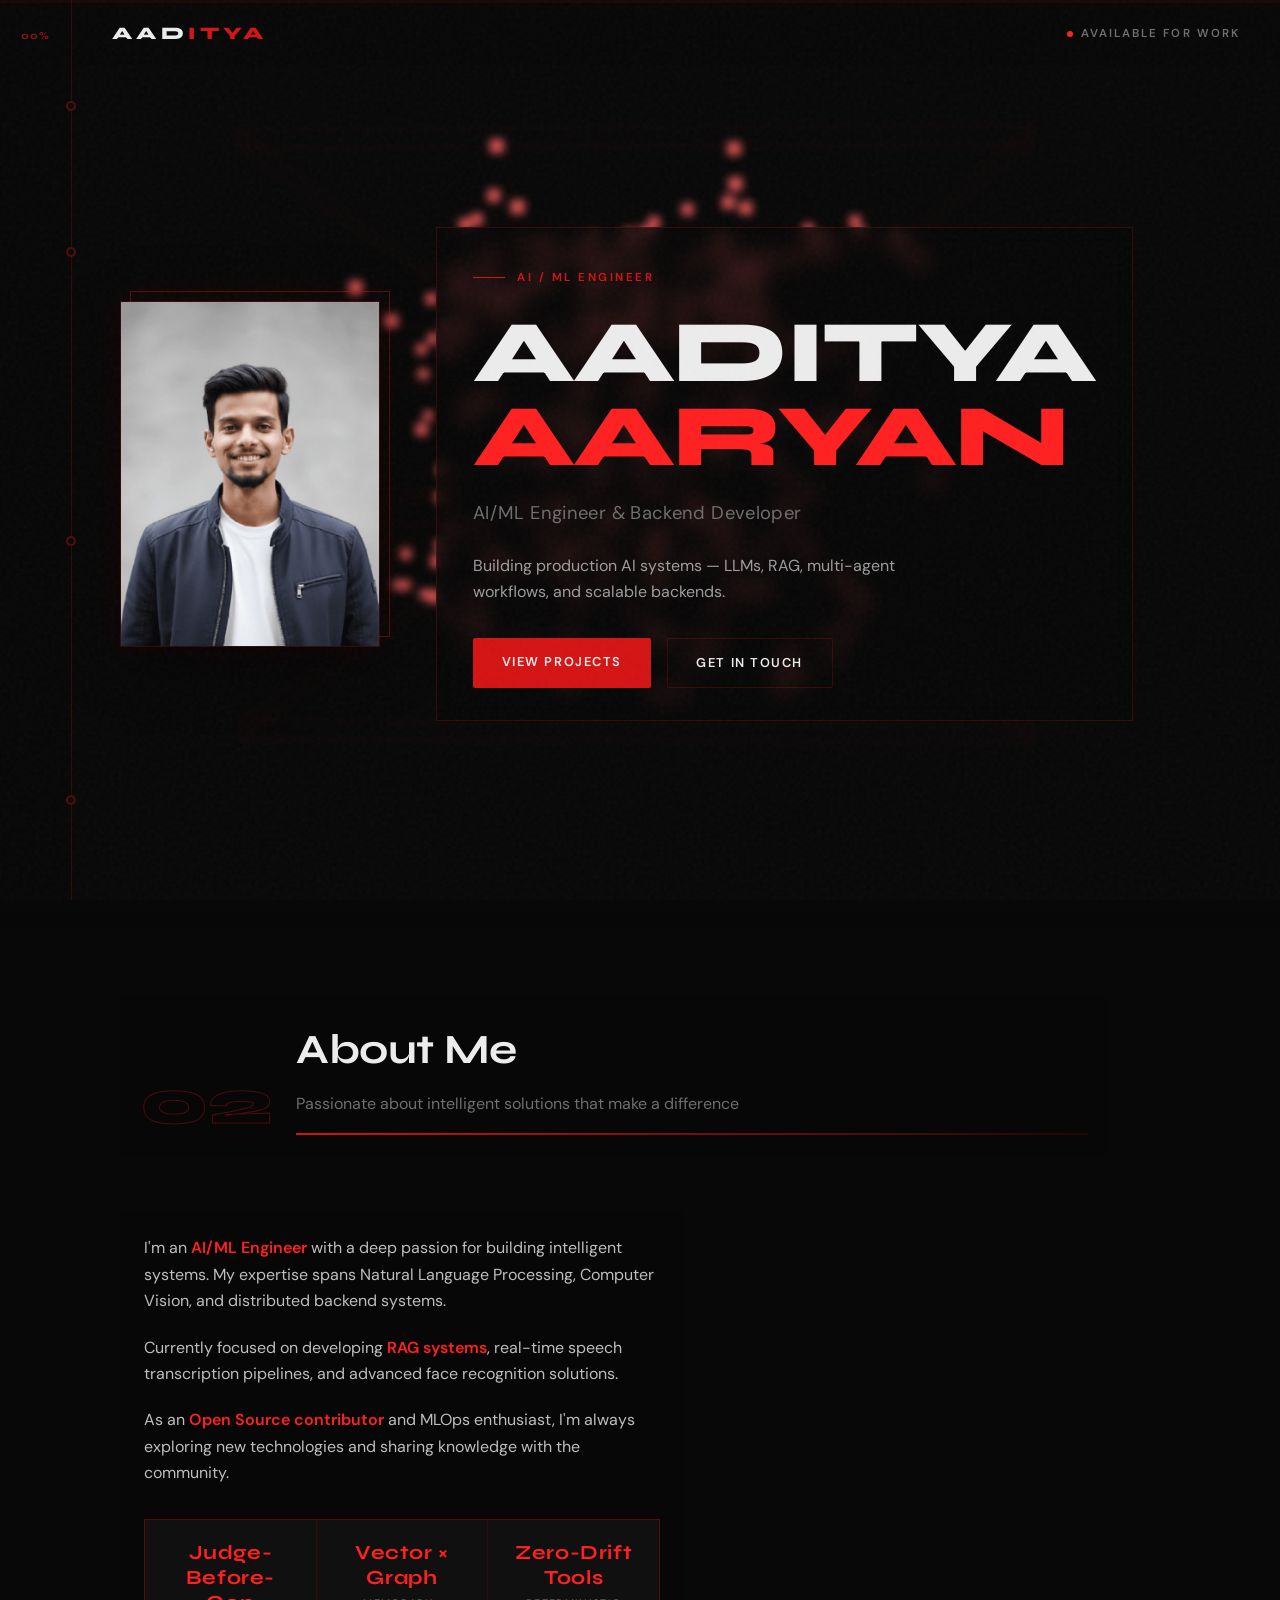
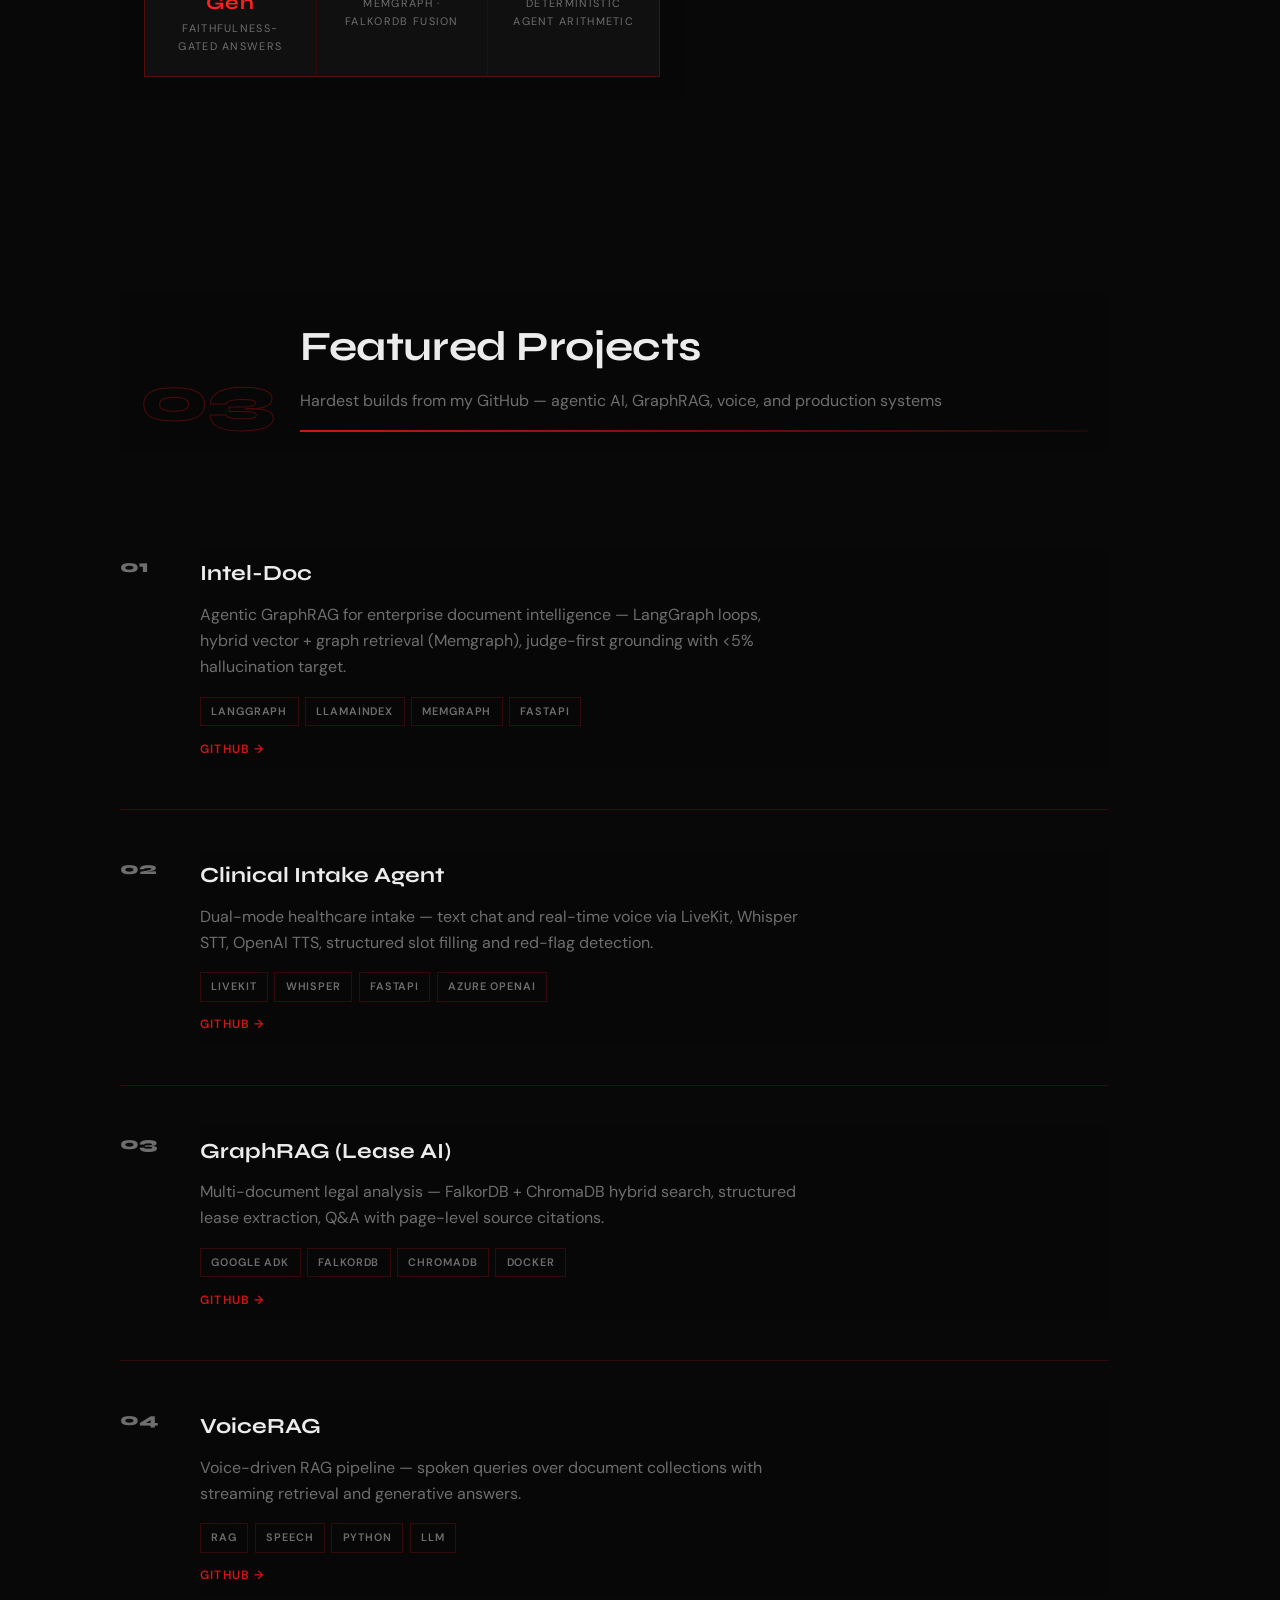
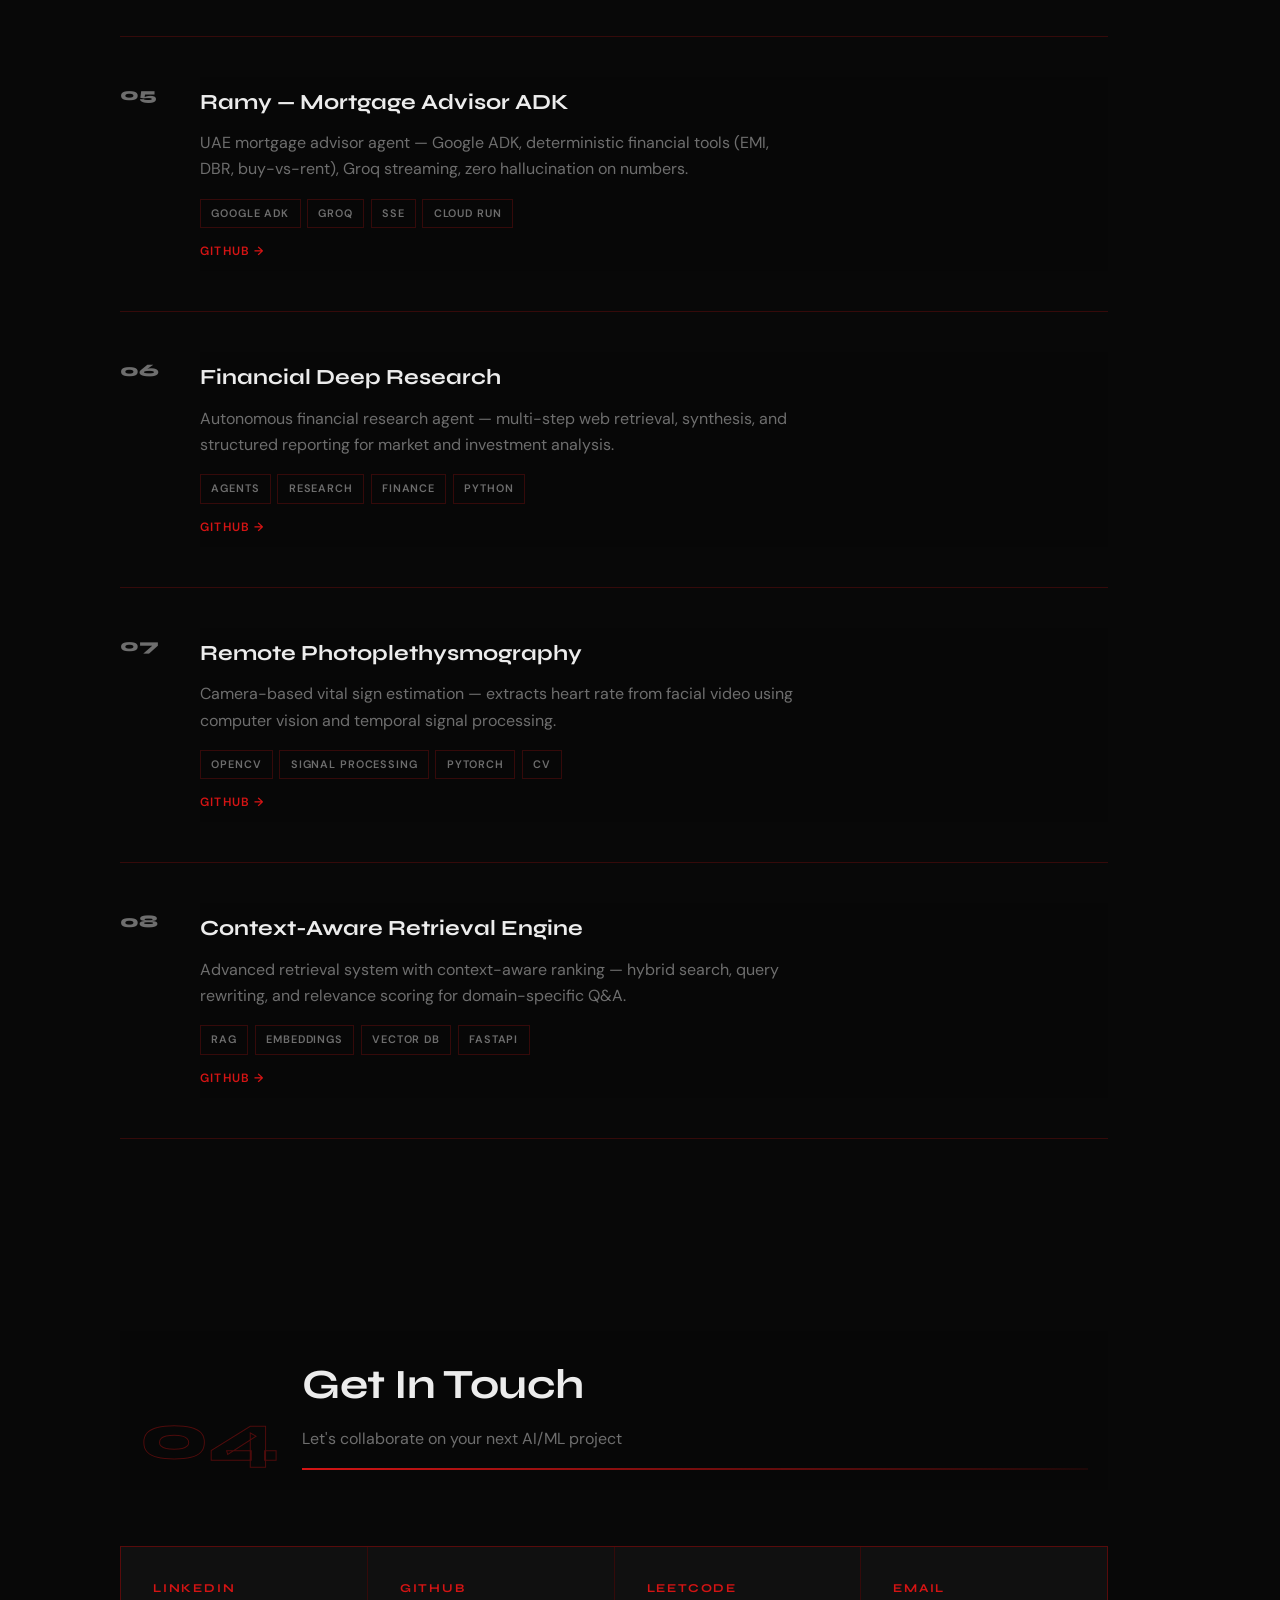
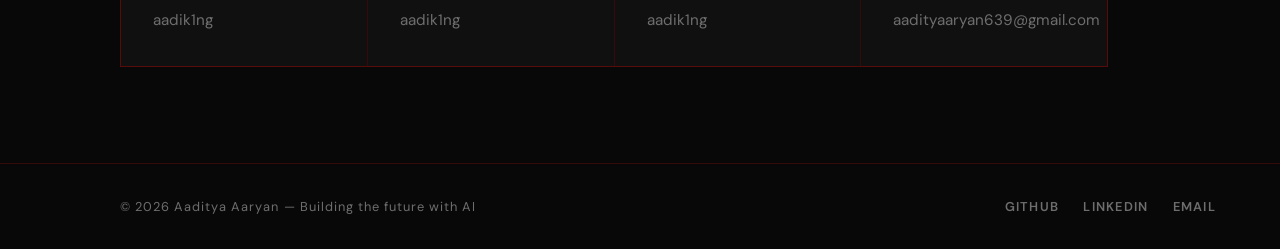
==== portfolio.html @ 8dec20c9 "Update contribution calendar to include activity highlights in red and black theme. Adjust SVG post-" ====
﻿<!DOCTYPE html>
<html lang="en">
<head>
    <meta charset="UTF-8">
    <meta name="viewport" content="width=device-width, initial-scale=1.0">
    <title>AADITYA — AI/ML Engineer</title>
    <link rel="preconnect" href="https://fonts.googleapis.com">
    <link rel="preconnect" href="https://fonts.gstatic.com" crossorigin>
    <link href="https://fonts.googleapis.com/css2?family=Syne:wght@400;600;700;800&family=DM+Sans:ital,opsz,wght@0,9..40,400;0,9..40,500;0,9..40,600;1,9..40,400&display=swap" rel="stylesheet">
    <style>
        *, *::before, *::after { margin: 0; padding: 0; box-sizing: border-box; }

        :root {
            --red: #d41414;
            --red-hot: #ff2020;
            --red-dim: #5c0a0a;
            --red-glow: rgba(212, 20, 20, 0.5);
            --black: #080808;
            --surface: #101010;
            --surface-2: #181818;
            --border: rgba(212, 20, 20, 0.22);
            --text: #ececec;
            --muted: #6e6e6e;
            --rail-w: 72px;
            --top-bar: 3px;
        }

        html {
            scroll-behavior: smooth;
            scroll-timeline: --page-scroll block;
        }

        body {
            font-family: 'DM Sans', sans-serif;
            background: var(--black);
            color: var(--text);
            line-height: 1.65;
            overflow-x: hidden;
        }

        /* ── Grain texture ── */
        body::after {
            content: '';
            position: fixed; inset: 0; z-index: 9998; pointer-events: none;
            opacity: 0.035;
            background-image: url("data:image/svg+xml,%3Csvg viewBox='0 0 256 256' xmlns='http://www.w3.org/2000/svg'%3E%3Cfilter id='n'%3E%3CfeTurbulence type='fractalNoise' baseFrequency='0.85' numOctaves='4' stitchTiles='stitch'/%3E%3C/filter%3E%3Crect width='100%25' height='100%25' filter='url(%23n)'/%3E%3C/svg%3E");
        }

        /* Three.js — fixed full-viewport background layer */
        .arch-bg {
            position: fixed;
            top: 0; left: 0;
            width: 100vw; height: 100vh;
            z-index: 0;
            pointer-events: none;
            filter: blur(4px);
            opacity: 0.88;
            transform: scale(1.04);
            transform-origin: center center;
        }

        #arch-canvas {
            display: block;
            width: 100%; height: 100%;
        }

        /* Text panels — readability without covering the canvas */
        .section-head,
        .about-text,
        .project-row > div {
            background: rgba(8, 8, 8, 0.78);
            backdrop-filter: blur(8px);
        }

        .section-head { padding: 1.25rem; margin-bottom: -1.25rem; }
        .about-text { padding: 1.5rem; }
        .project-row > div { padding: 0.5rem 1rem 0.5rem 0; }

        /* ══════════════════════════════════════
           SCROLL PROGRESS — top horizontal bar
           Line fills the track as you scroll
        ══════════════════════════════════════ */
        .progress-top {
            position: fixed; top: 0; left: 0; right: 0;
            height: var(--top-bar); z-index: 1100;
            background: rgba(212, 20, 20, 0.08);
        }

        .progress-top__fill {
            height: 100%; width: 100%;
            background: linear-gradient(90deg, var(--red-dim), var(--red-hot));
            transform-origin: left center;
            transform: scaleX(0);
            box-shadow: 0 0 12px var(--red-glow);
        }

        @supports (animation-timeline: scroll()) {
            @keyframes grow-horizontal {
                from { transform: scaleX(0); }
                to   { transform: scaleX(1); }
            }
            .progress-top__fill {
                animation: grow-horizontal linear both;
                animation-timeline: --page-scroll;
            }
        }

        /* ══════════════════════════════════════
           SCROLL RAIL — left vertical bar
           Imaginary track + red line fills down
        ══════════════════════════════════════ */
        .scroll-rail {
            position: fixed;
            left: 0; top: 0; bottom: 0;
            width: var(--rail-w);
            z-index: 1050;
            display: flex;
            flex-direction: column;
            align-items: center;
            padding: calc(var(--top-bar) + 1.5rem) 0 1.5rem;
            border-right: 1px solid var(--border);
            background: rgba(8, 8, 8, 0.92);
            backdrop-filter: blur(12px);
        }

        .scroll-rail__track {
            position: relative;
            flex: 1;
            width: 2px;
            margin: 0.5rem 0;
            background: rgba(212, 20, 20, 0.12);
            border-radius: 2px;
            overflow: visible;
        }

        /* The fill line inside the imaginary bar */
        .scroll-rail__fill {
            position: absolute;
            top: 0; left: 0;
            width: 100%;
            height: 100%;
            background: linear-gradient(180deg, var(--red-hot), var(--red));
            border-radius: 2px;
            transform-origin: top center;
            transform: scaleY(0);
            box-shadow: 0 0 10px var(--red-glow);
        }

        @supports (animation-timeline: scroll()) {
            @keyframes grow-vertical {
                from { transform: scaleY(0); }
                to   { transform: scaleY(1); }
            }
            .scroll-rail__fill {
                animation: grow-vertical linear both;
                animation-timeline: --page-scroll;
            }
        }

        /* Glowing head that rides the fill line */
        .scroll-rail__head {
            position: absolute;
            left: 50%;
            width: 8px; height: 8px;
            border-radius: 50%;
            background: var(--red-hot);
            transform: translate(-50%, -50%) scale(0);
            box-shadow: 0 0 14px var(--red-hot), 0 0 28px var(--red-glow);
            pointer-events: none;
            opacity: 0;
            transition: top 0.08s linear, opacity 0.3s;
        }

        .scroll-rail__head.visible {
            opacity: 1;
            transform: translate(-50%, -50%) scale(1);
        }

        .scroll-rail__nav {
            position: absolute;
            inset: calc(var(--top-bar) + 1.5rem) 0 3rem;
            display: flex;
            justify-content: center;
        }

        .scroll-rail__dots {
            list-style: none;
            position: relative;
            width: 100%;
            height: 100%;
        }

        .scroll-rail__dots li {
            position: absolute;
            left: 50%;
            transform: translateX(-50%);
        }

        .scroll-rail__dots a {
            display: flex;
            align-items: center;
            gap: 0.75rem;
            text-decoration: none;
            color: var(--muted);
            position: relative;
            left: calc(var(--rail-w) / 2 - 1px);
        }

        .scroll-rail__dots .dot {
            width: 10px; height: 10px;
            border-radius: 50%;
            border: 2px solid rgba(212, 20, 20, 0.35);
            background: var(--black);
            transition: transform 0.35s cubic-bezier(0.34, 1.56, 0.64, 1),
                        border-color 0.3s, background 0.3s, box-shadow 0.3s;
            flex-shrink: 0;
        }

        .scroll-rail__dots a:hover .dot,
        .scroll-rail__dots a.active .dot {
            border-color: var(--red-hot);
            background: var(--red);
            box-shadow: 0 0 12px var(--red-glow);
        }

        .scroll-rail__dots a.active .dot {
            transform: scale(1.35);
        }

        .scroll-rail__dots .label {
            position: absolute;
            left: 22px;
            white-space: nowrap;
            font-size: 0.7rem;
            font-weight: 600;
            letter-spacing: 0.14em;
            text-transform: uppercase;
            opacity: 0;
            transform: translateX(-6px);
            transition: opacity 0.25s, transform 0.25s;
            pointer-events: none;
            color: var(--text);
        }

        .scroll-rail__dots a:hover .label,
        .scroll-rail__dots a.active .label {
            opacity: 1;
            transform: translateX(0);
        }

        .scroll-rail__percent {
            font-family: 'Syne', sans-serif;
            font-size: 0.65rem;
            font-weight: 700;
            letter-spacing: 0.1em;
            color: var(--red);
            opacity: 0.7;
        }

        /* ── Main layout offset for rail ── */
        .site-main {
            margin-left: var(--rail-w);
            position: relative;
            z-index: 2;
        }

        /* ── Navbar ── */
        .navbar {
            position: fixed;
            top: var(--top-bar);
            left: var(--rail-w); right: 0;
            z-index: 1000;
            padding: 1rem 2.5rem;
            display: flex;
            justify-content: space-between;
            align-items: center;
            background: rgba(8, 8, 8, 0.7);
            backdrop-filter: blur(16px);
            border-bottom: 1px solid transparent;
            transition: border-color 0.4s, background 0.4s;
        }

        .navbar.scrolled {
            border-bottom-color: var(--border);
            background: rgba(8, 8, 8, 0.95);
        }

        .logo {
            font-family: 'Syne', sans-serif;
            font-size: 1.1rem;
            font-weight: 800;
            letter-spacing: 0.25em;
            color: var(--text);
            text-decoration: none;
        }

        .logo span { color: var(--red); }

        .nav-status {
            font-size: 0.72rem;
            font-weight: 600;
            letter-spacing: 0.18em;
            text-transform: uppercase;
            color: var(--muted);
            display: flex;
            align-items: center;
            gap: 0.5rem;
        }

        .nav-status::before {
            content: '';
            width: 6px; height: 6px;
            border-radius: 50%;
            background: var(--red-hot);
        }

        /* ── Hero ── */
        .hero {
            min-height: 100vh;
            display: grid;
            grid-template-columns: minmax(260px, 380px) 1fr;
            gap: 3.5rem;
            align-items: center;
            max-width: 1100px;
            padding: 7rem 4rem 4rem 3rem;
            position: relative;
        }

        .hero-photo {
            position: relative;
            z-index: 2;
            animation: hero-in 1s cubic-bezier(0.22, 1, 0.36, 1) forwards;
        }

        .hero-photo::before {
            content: '';
            position: absolute;
            inset: -10px -10px 10px 10px;
            border: 1px solid rgba(212, 20, 20, 0.45);
            pointer-events: none;
            transition: inset 0.4s ease;
        }

        .hero-photo:hover::before {
            inset: -14px -14px 14px 14px;
            border-color: var(--red);
        }

        .hero-photo img {
            display: block;
            width: 100%;
            aspect-ratio: 3 / 4;
            object-fit: cover;
            object-position: center top;
            border: 1px solid var(--border);
            box-shadow: 0 16px 48px rgba(0, 0, 0, 0.5), 0 0 32px rgba(212, 20, 20, 0.12);
            filter: grayscale(10%) contrast(1.05);
            transition: filter 0.4s ease;
        }

        .hero-photo:hover img {
            filter: grayscale(0%) contrast(1.08);
        }

        .hero-content {
            position: relative; z-index: 2;
            animation: hero-in 1s cubic-bezier(0.22, 1, 0.36, 1) 0.12s forwards;
            opacity: 0;
            background: rgba(8, 8, 8, 0.72);
            backdrop-filter: blur(10px);
            padding: 2rem 2.25rem;
            border: 1px solid var(--border);
        }

        @keyframes hero-in {
            from { opacity: 0; transform: translateY(20px); }
            to   { opacity: 1; transform: translateY(0); }
        }

        .hero-eyebrow {
            display: inline-flex;
            align-items: center;
            gap: 0.75rem;
            font-size: 0.72rem;
            font-weight: 600;
            letter-spacing: 0.22em;
            text-transform: uppercase;
            color: var(--red);
            margin-bottom: 1.5rem;
        }

        .hero-eyebrow::before {
            content: '';
            width: 32px; height: 1px;
            background: var(--red);
        }

        .hero h1 {
            font-family: 'Syne', sans-serif;
            font-size: clamp(3.2rem, 7vw, 5.5rem);
            font-weight: 800;
            line-height: 0.95;
            letter-spacing: -0.02em;
            margin-bottom: 1.25rem;
        }

        .hero h1 em {
            font-style: normal;
            color: var(--red-hot);
            display: block;
        }

        .hero-sub {
            font-size: clamp(1rem, 2vw, 1.15rem);
            color: var(--muted);
            margin-bottom: 1.5rem;
            letter-spacing: 0.02em;
        }

        .hero-desc {
            max-width: 480px;
            color: rgba(236, 236, 236, 0.65);
            margin-bottom: 2rem;
        }

        .cta-row {
            display: flex; gap: 1rem; flex-wrap: wrap;
        }

        .btn {
            padding: 0.85rem 1.8rem;
            font-family: 'DM Sans', sans-serif;
            font-size: 0.8rem;
            font-weight: 600;
            letter-spacing: 0.12em;
            text-transform: uppercase;
            text-decoration: none;
            border-radius: 2px;
            transition: transform 0.3s, box-shadow 0.3s, background 0.3s;
            position: relative;
            overflow: hidden;
        }

        .btn-primary {
            background: var(--red);
            color: var(--text);
            border: none;
        }

        .btn-primary:hover {
            background: var(--red-hot);
            transform: translateY(-2px);
            box-shadow: 0 8px 30px var(--red-glow);
        }

        .btn-ghost {
            background: transparent;
            color: var(--text);
            border: 1px solid var(--border);
        }

        .btn-ghost:hover {
            border-color: var(--red);
            color: var(--red-hot);
            transform: translateY(-2px);
        }

        /* ── Sections ── */
        .section {
            padding: 6rem 4rem 6rem 3rem;
            max-width: 1100px;
            position: relative;
        }

        .section-head {
            display: grid;
            grid-template-columns: auto 1fr;
            gap: 1.5rem;
            align-items: end;
            margin-bottom: 3.5rem;
        }

        .section-num {
            font-family: 'Syne', sans-serif;
            font-size: 4rem;
            font-weight: 800;
            line-height: 1;
            color: transparent;
            -webkit-text-stroke: 1px rgba(212, 20, 20, 0.35);
        }

        .section-title {
            font-family: 'Syne', sans-serif;
            font-size: clamp(1.8rem, 4vw, 2.6rem);
            font-weight: 700;
            letter-spacing: -0.01em;
            margin-bottom: 0.4rem;
        }

        .section-sub {
            color: var(--muted);
            font-size: 1rem;
        }

        /* Section divider with fill-on-scroll mini bar */
        .section-bar {
            height: 2px;
            background: rgba(212, 20, 20, 0.1);
            margin-top: 1rem;
            position: relative;
            overflow: hidden;
        }

        .section-bar__fill {
            position: absolute;
            inset: 0;
            background: linear-gradient(90deg, var(--red), transparent);
            transform-origin: left;
            transform: scaleX(0);
            transition: transform 1s cubic-bezier(0.22, 1, 0.36, 1);
        }

        .section-head.in-view .section-bar__fill {
            transform: scaleX(1);
        }

        /* ── About ── */
        .about-grid {
            display: grid;
            grid-template-columns: 1.2fr 0.8fr;
            gap: 3rem;
            align-items: start;
        }

        .about-text p {
            margin-bottom: 1.25rem;
            color: rgba(236, 236, 236, 0.8);
        }

        .highlight { color: var(--red-hot); font-weight: 600; }

        .stat-row {
            display: grid;
            grid-template-columns: repeat(3, 1fr);
            gap: 1px;
            background: var(--border);
            margin-top: 2rem;
            border: 1px solid var(--border);
        }

        .stat {
            background: var(--surface);
            padding: 1.25rem;
            text-align: center;
        }

        .stat strong {
            display: block;
            font-family: 'Syne', sans-serif;
            font-size: clamp(0.95rem, 2.2vw, 1.25rem);
            line-height: 1.25;
            letter-spacing: 0.03em;
            color: var(--red-hot);
        }

        .stat span {
            font-size: 0.68rem;
            letter-spacing: 0.12em;
            text-transform: uppercase;
            color: var(--muted);
            display: block;
            margin-top: 0.35rem;
        }

        /* ── Skills with fill bars ── */
        .skills-grid {
            display: grid;
            grid-template-columns: repeat(auto-fit, minmax(280px, 1fr));
            gap: 1.25rem;
        }

        .skill-card {
            background: var(--surface);
            border: 1px solid var(--border);
            padding: 1.75rem;
            position: relative;
            overflow: hidden;
            opacity: 0;
            transform: translateY(28px);
            transition: opacity 0.6s ease, transform 0.6s cubic-bezier(0.22, 1, 0.36, 1),
                        border-color 0.3s;
        }

        .skill-card.visible {
            opacity: 1;
            transform: translateY(0);
        }

        .skill-card:hover { border-color: rgba(212, 20, 20, 0.5); }

        .skill-card-top {
            display: flex;
            justify-content: space-between;
            align-items: flex-start;
            margin-bottom: 1rem;
        }

        .skill-card h3 {
            font-family: 'Syne', sans-serif;
            font-size: 0.95rem;
            font-weight: 700;
            letter-spacing: 0.06em;
            text-transform: uppercase;
        }

        .skill-icon { font-size: 1.5rem; }

        /* Imaginary horizontal bar that fills on scroll-into-view */
        .skill-meter {
            height: 3px;
            background: rgba(212, 20, 20, 0.1);
            margin-bottom: 1.25rem;
            position: relative;
            overflow: hidden;
        }

        .skill-meter__fill {
            position: absolute;
            inset: 0;
            background: linear-gradient(90deg, var(--red-dim), var(--red-hot));
            transform-origin: left;
            transform: scaleX(0);
            transition: transform 1.2s cubic-bezier(0.22, 1, 0.36, 1);
        }

        .skill-card.visible .skill-meter__fill {
            transform: scaleX(var(--meter, 0.85));
        }

        .skill-list { list-style: none; }

        .skill-list li {
            padding: 0.35rem 0;
            font-size: 0.92rem;
            color: rgba(236, 236, 236, 0.7);
            border-bottom: 1px solid rgba(255, 255, 255, 0.04);
        }

        .skill-list li::before {
            content: '—';
            color: var(--red);
            margin-right: 0.5rem;
            font-size: 0.7rem;
        }

        /* ── Projects ── */
        .projects-list { display: flex; flex-direction: column; gap: 0; }

        .project-row {
            display: grid;
            grid-template-columns: 48px 1fr;
            gap: 2rem;
            padding: 2.5rem 0;
            border-bottom: 1px solid var(--border);
            opacity: 0;
            transform: translateX(-20px);
            transition: opacity 0.7s ease, transform 0.7s cubic-bezier(0.22, 1, 0.36, 1);
        }

        .project-row.visible {
            opacity: 1;
            transform: translateX(0);
        }

        .project-row:hover .project-index { color: var(--red-hot); }

        .project-index {
            font-family: 'Syne', sans-serif;
            font-size: 1.1rem;
            font-weight: 800;
            color: var(--muted);
            padding-top: 0.2rem;
            transition: color 0.3s;
        }

        .project-row h3 {
            font-family: 'Syne', sans-serif;
            font-size: 1.35rem;
            font-weight: 700;
            margin-bottom: 0.6rem;
            transition: color 0.3s;
        }

        .project-row h3 a {
            color: inherit;
            text-decoration: none;
        }

        .project-row h3 a:hover { color: var(--red-hot); }

        .project-link {
            display: inline-flex;
            align-items: center;
            gap: 0.35rem;
            margin-top: 0.85rem;
            font-size: 0.75rem;
            font-weight: 600;
            letter-spacing: 0.1em;
            text-transform: uppercase;
            color: var(--red);
            text-decoration: none;
            transition: color 0.3s, gap 0.3s;
        }

        .project-link:hover {
            color: var(--red-hot);
            gap: 0.55rem;
        }

        .project-row:hover h3 { color: var(--red-hot); }

        .project-row p {
            color: var(--muted);
            margin-bottom: 1rem;
            max-width: 600px;
        }

        .tags { display: flex; flex-wrap: wrap; gap: 0.4rem; }

        .tag {
            font-size: 0.68rem;
            font-weight: 600;
            letter-spacing: 0.08em;
            text-transform: uppercase;
            padding: 0.3rem 0.65rem;
            border: 1px solid var(--border);
            color: var(--muted);
            transition: border-color 0.3s, color 0.3s;
        }

        .project-row:hover .tag {
            border-color: rgba(212, 20, 20, 0.4);
            color: var(--text);
        }

        /* ── Contact ── */
        .contact-grid {
            display: grid;
            grid-template-columns: repeat(auto-fit, minmax(220px, 1fr));
            gap: 1px;
            background: var(--border);
            border: 1px solid var(--border);
            opacity: 0;
            transform: translateY(24px);
            transition: opacity 0.7s, transform 0.7s;
        }

        .contact-grid.visible {
            opacity: 1;
            transform: translateY(0);
        }

        .contact-cell {
            background: var(--surface);
            padding: 2rem;
            text-decoration: none;
            color: inherit;
            transition: background 0.3s;
            position: relative;
            overflow: hidden;
        }

        .contact-cell::after {
            content: '';
            position: absolute;
            bottom: 0; left: 0;
            height: 2px; width: 100%;
            background: var(--red);
            transform: scaleX(0);
            transform-origin: left;
            transition: transform 0.45s cubic-bezier(0.22, 1, 0.36, 1);
        }

        .contact-cell:hover {
            background: var(--surface-2);
        }

        .contact-cell:hover::after {
            transform: scaleX(1);
        }

        .contact-cell strong {
            display: block;
            font-family: 'Syne', sans-serif;
            font-size: 0.75rem;
            letter-spacing: 0.15em;
            text-transform: uppercase;
            color: var(--red);
            margin-bottom: 0.5rem;
        }

        .contact-cell span { color: var(--muted); font-size: 0.95rem; }

        /* ── Footer ── */
        .footer {
            padding: 2rem 4rem 2rem calc(var(--rail-w) + 3rem);
            border-top: 1px solid var(--border);
            display: flex;
            justify-content: space-between;
            align-items: center;
            flex-wrap: wrap;
            gap: 1rem;
            position: relative;
            z-index: 2;
        }

        .footer p {
            font-size: 0.8rem;
            color: var(--muted);
            letter-spacing: 0.08em;
        }

        .footer-links { display: flex; gap: 1.5rem; }

        .footer-links a {
            color: var(--muted);
            text-decoration: none;
            font-size: 0.8rem;
            font-weight: 600;
            letter-spacing: 0.1em;
            text-transform: uppercase;
            transition: color 0.3s;
        }

        .footer-links a:hover { color: var(--red-hot); }

        /* ── Mobile progress (bottom) ── */
        .progress-mobile {
            display: none;
            position: fixed;
            bottom: 0; left: 0; right: 0;
            height: 3px;
            background: rgba(212, 20, 20, 0.1);
            z-index: 1100;
        }

        .progress-mobile__fill {
            height: 100%;
            background: var(--red);
            transform-origin: left;
            transform: scaleX(0);
            box-shadow: 0 0 8px var(--red-glow);
        }

        /* ── Responsive ── */
        @media (max-width: 900px) {
            :root { --rail-w: 0px; }

            .scroll-rail { display: none; }
            .site-main { margin-left: 0; }
            .navbar { left: 0; padding: 1rem 1.5rem; }
            .hero {
                grid-template-columns: 1fr;
                gap: 2rem;
                padding: 6rem 1.5rem 3rem;
            }
            .hero-photo {
                max-width: 280px;
                margin: 0 auto;
            }
            .section { padding: 4rem 1.5rem; }
            .about-grid { grid-template-columns: 1fr; }
            .stat-row { grid-template-columns: 1fr; }
            .footer { padding: 2rem 1.5rem; justify-content: center; text-align: center; }
            .progress-mobile { display: block; }
        }

        @media (prefers-reduced-motion: reduce) {
            *, *::before, *::after {
                animation-duration: 0.01ms !important;
                animation-iteration-count: 1 !important;
                transition-duration: 0.01ms !important;
            }
            html { scroll-behavior: auto; }
        }
    </style>
</head>
<body>
    <div class="arch-bg" aria-hidden="true">
        <canvas id="arch-canvas"></canvas>
    </div>

    <!-- Top scroll progress bar -->
    <div class="progress-top" aria-hidden="true">
        <div class="progress-top__fill" id="progress-top-fill"></div>
    </div>

    <!-- Left vertical scroll rail — line fills the track -->
    <aside class="scroll-rail" aria-label="Scroll progress and navigation">
        <nav class="scroll-rail__nav">
            <div class="scroll-rail__track" aria-hidden="true">
                <div class="scroll-rail__fill" id="progress-vertical-fill"></div>
                <div class="scroll-rail__head" id="scroll-head"></div>
            </div>
            <ul class="scroll-rail__dots" id="rail-dots">
                <li><a href="#home" data-section="home"><span class="dot"></span><span class="label">Home</span></a></li>
                <li><a href="#about" data-section="about"><span class="dot"></span><span class="label">About</span></a></li>
                <li><a href="#projects" data-section="projects"><span class="dot"></span><span class="label">Projects</span></a></li>
                <li><a href="#contact" data-section="contact"><span class="dot"></span><span class="label">Contact</span></a></li>
            </ul>
        </nav>
        <span class="scroll-rail__percent" id="scroll-percent">00%</span>
    </aside>

    <div class="progress-mobile" aria-hidden="true">
        <div class="progress-mobile__fill" id="progress-mobile-fill"></div>
    </div>

    <header class="navbar" id="navbar">
        <a href="#home" class="logo">AAD<span>ITYA</span></a>
        <div class="nav-status">Available for work</div>
    </header>

    <main class="site-main">
        <section class="hero" id="home" data-section>
            <div class="hero-photo">
                <img src="my_image.png" alt="Aaditya Aaryan">
            </div>
            <div class="hero-content">
                <div class="hero-eyebrow">AI / ML Engineer</div>
                <h1>AADITYA<em>AARYAN</em></h1>
                <p class="hero-sub">AI/ML Engineer & Backend Developer</p>
                <p class="hero-desc">
                    Building production AI systems — LLMs, RAG, multi-agent workflows,
                    and scalable backends.
                </p>
                <div class="cta-row">
                    <a href="#projects" class="btn btn-primary">View Projects</a>
                    <a href="#contact" class="btn btn-ghost">Get In Touch</a>
                </div>
            </div>
        </section>

        <section class="section" id="about" data-section>
            <div class="section-head reveal-head">
                <span class="section-num">02</span>
                <div>
                    <h2 class="section-title">About Me</h2>
                    <p class="section-sub">Passionate about intelligent solutions that make a difference</p>
                    <div class="section-bar"><div class="section-bar__fill"></div></div>
                </div>
            </div>
            <div class="about-grid">
                <div class="about-text">
                    <p>
                        I'm an <span class="highlight">AI/ML Engineer</span> with a deep passion for building intelligent systems.
                        My expertise spans Natural Language Processing, Computer Vision, and distributed backend systems.
                    </p>
                    <p>
                        Currently focused on developing <span class="highlight">RAG systems</span>, real-time speech transcription pipelines,
                        and advanced face recognition solutions.
                    </p>
                    <p>
                        As an <span class="highlight">Open Source contributor</span> and MLOps enthusiast, I'm always exploring
                        new technologies and sharing knowledge with the community.
                    </p>
                    <div class="stat-row">
                        <div class="stat"><strong>Judge-Before-Gen</strong><span>Faithfulness-Gated Answers</span></div>
                        <div class="stat"><strong>Vector × Graph</strong><span>Memgraph · FalkorDB Fusion</span></div>
                        <div class="stat"><strong>Zero-Drift Tools</strong><span>Deterministic Agent Arithmetic</span></div>
                    </div>
                </div>
            </div>
        </section>

        <section class="section" id="projects" data-section>
            <div class="section-head reveal-head">
                <span class="section-num">03</span>
                <div>
                    <h2 class="section-title">Featured Projects</h2>
                    <p class="section-sub">Hardest builds from my GitHub — agentic AI, GraphRAG, voice, and production systems</p>
                    <div class="section-bar"><div class="section-bar__fill"></div></div>
                </div>
            </div>
            <div class="projects-list">
                <article class="project-row" data-delay="0">
                    <span class="project-index">01</span>
                    <div>
                        <h3><a href="https://github.com/Aadik1ng/Intel-Doc" target="_blank" rel="noopener">Intel-Doc</a></h3>
                        <p>Agentic GraphRAG for enterprise document intelligence — LangGraph loops, hybrid vector + graph retrieval (Memgraph), judge-first grounding with &lt;5% hallucination target.</p>
                        <div class="tags">
                            <span class="tag">LangGraph</span><span class="tag">LlamaIndex</span>
                            <span class="tag">Memgraph</span><span class="tag">FastAPI</span>
                        </div>
                        <a class="project-link" href="https://github.com/Aadik1ng/Intel-Doc" target="_blank" rel="noopener">GitHub →</a>
                    </div>
                </article>
                <article class="project-row" data-delay="80">
                    <span class="project-index">02</span>
                    <div>
                        <h3><a href="https://github.com/Aadik1ng/Clinical-intake-agent" target="_blank" rel="noopener">Clinical Intake Agent</a></h3>
                        <p>Dual-mode healthcare intake — text chat and real-time voice via LiveKit, Whisper STT, OpenAI TTS, structured slot filling and red-flag detection.</p>
                        <div class="tags">
                            <span class="tag">LiveKit</span><span class="tag">Whisper</span>
                            <span class="tag">FastAPI</span><span class="tag">Azure OpenAI</span>
                        </div>
                        <a class="project-link" href="https://github.com/Aadik1ng/Clinical-intake-agent" target="_blank" rel="noopener">GitHub →</a>
                    </div>
                </article>
                <article class="project-row" data-delay="160">
                    <span class="project-index">03</span>
                    <div>
                        <h3><a href="https://github.com/Aadik1ng/GraphRAG" target="_blank" rel="noopener">GraphRAG (Lease AI)</a></h3>
                        <p>Multi-document legal analysis — FalkorDB + ChromaDB hybrid search, structured lease extraction, Q&A with page-level source citations.</p>
                        <div class="tags">
                            <span class="tag">Google ADK</span><span class="tag">FalkorDB</span>
                            <span class="tag">ChromaDB</span><span class="tag">Docker</span>
                        </div>
                        <a class="project-link" href="https://github.com/Aadik1ng/GraphRAG" target="_blank" rel="noopener">GitHub →</a>
                    </div>
                </article>
                <article class="project-row" data-delay="240">
                    <span class="project-index">04</span>
                    <div>
                        <h3><a href="https://github.com/Aadik1ng/VoiceRAG" target="_blank" rel="noopener">VoiceRAG</a></h3>
                        <p>Voice-driven RAG pipeline — spoken queries over document collections with streaming retrieval and generative answers.</p>
                        <div class="tags">
                            <span class="tag">RAG</span><span class="tag">Speech</span>
                            <span class="tag">Python</span><span class="tag">LLM</span>
                        </div>
                        <a class="project-link" href="https://github.com/Aadik1ng/VoiceRAG" target="_blank" rel="noopener">GitHub →</a>
                    </div>
                </article>
                <article class="project-row" data-delay="320">
                    <span class="project-index">05</span>
                    <div>
                        <h3><a href="https://github.com/Aadik1ng/Mortgage_Advisor_ADK" target="_blank" rel="noopener">Ramy — Mortgage Advisor ADK</a></h3>
                        <p>UAE mortgage advisor agent — Google ADK, deterministic financial tools (EMI, DBR, buy-vs-rent), Groq streaming, zero hallucination on numbers.</p>
                        <div class="tags">
                            <span class="tag">Google ADK</span><span class="tag">Groq</span>
                            <span class="tag">SSE</span><span class="tag">Cloud Run</span>
                        </div>
                        <a class="project-link" href="https://github.com/Aadik1ng/Mortgage_Advisor_ADK" target="_blank" rel="noopener">GitHub →</a>
                    </div>
                </article>
                <article class="project-row" data-delay="400">
                    <span class="project-index">06</span>
                    <div>
                        <h3><a href="https://github.com/Aadik1ng/Financial_Deep_Research" target="_blank" rel="noopener">Financial Deep Research</a></h3>
                        <p>Autonomous financial research agent — multi-step web retrieval, synthesis, and structured reporting for market and investment analysis.</p>
                        <div class="tags">
                            <span class="tag">Agents</span><span class="tag">Research</span>
                            <span class="tag">Finance</span><span class="tag">Python</span>
                        </div>
                        <a class="project-link" href="https://github.com/Aadik1ng/Financial_Deep_Research" target="_blank" rel="noopener">GitHub →</a>
                    </div>
                </article>
                <article class="project-row" data-delay="480">
                    <span class="project-index">07</span>
                    <div>
                        <h3><a href="https://github.com/Aadik1ng/Remote-Photoplethysmography" target="_blank" rel="noopener">Remote Photoplethysmography</a></h3>
                        <p>Camera-based vital sign estimation — extracts heart rate from facial video using computer vision and temporal signal processing.</p>
                        <div class="tags">
                            <span class="tag">OpenCV</span><span class="tag">Signal Processing</span>
                            <span class="tag">PyTorch</span><span class="tag">CV</span>
                        </div>
                        <a class="project-link" href="https://github.com/Aadik1ng/Remote-Photoplethysmography" target="_blank" rel="noopener">GitHub →</a>
                    </div>
                </article>
                <article class="project-row" data-delay="560">
                    <span class="project-index">08</span>
                    <div>
                        <h3><a href="https://github.com/Aadik1ng/Context-Aware-Retrieval-Engine" target="_blank" rel="noopener">Context-Aware Retrieval Engine</a></h3>
                        <p>Advanced retrieval system with context-aware ranking — hybrid search, query rewriting, and relevance scoring for domain-specific Q&A.</p>
                        <div class="tags">
                            <span class="tag">RAG</span><span class="tag">Embeddings</span>
                            <span class="tag">Vector DB</span><span class="tag">FastAPI</span>
                        </div>
                        <a class="project-link" href="https://github.com/Aadik1ng/Context-Aware-Retrieval-Engine" target="_blank" rel="noopener">GitHub →</a>
                    </div>
                </article>
            </div>
        </section>

        <section class="section" id="contact" data-section>
            <div class="section-head reveal-head">
                <span class="section-num">04</span>
                <div>
                    <h2 class="section-title">Get In Touch</h2>
                    <p class="section-sub">Let's collaborate on your next AI/ML project</p>
                    <div class="section-bar"><div class="section-bar__fill"></div></div>
                </div>
            </div>
            <div class="contact-grid">
                <a class="contact-cell" href="https://www.linkedin.com/in/aaditya-a-b95254214" target="_blank" rel="noopener">
                    <strong>LinkedIn</strong>
                    <span>aadik1ng</span>
                </a>
                <a class="contact-cell" href="https://github.com/aadik1ng" target="_blank" rel="noopener">
                    <strong>GitHub</strong>
                    <span>aadik1ng</span>
                </a>
                <a class="contact-cell" href="https://www.leetcode.com/aadik1ng" target="_blank" rel="noopener">
                    <strong>LeetCode</strong>
                    <span>aadik1ng</span>
                </a>
                <a class="contact-cell" href="mailto:aadityaaryan639@gmail.com">
                    <strong>Email</strong>
                    <span>aadityaaryan639@gmail.com</span>
                </a>
            </div>
        </section>
    </main>

    <footer class="footer">
        <p>&copy; 2026 Aaditya Aaryan — Building the future with AI</p>
        <div class="footer-links">
            <a href="https://github.com/aadik1ng" target="_blank" rel="noopener">GitHub</a>
            <a href="https://www.linkedin.com/in/aaditya-a-b95254214" target="_blank" rel="noopener">LinkedIn</a>
            <a href="mailto:aadityaaryan639@gmail.com">Email</a>
        </div>
    </footer>

    <script src="three.min.js" onerror="this.onerror=null;this.src='https://unpkg.com/three@0.160.0/build/three.min.js'"></script>
    <script>
    (function () {
        const canvas = document.getElementById('arch-canvas');
        if (!canvas || !window.THREE) {
            console.warn('Three.js background unavailable');
            return;
        }
        const THREE = window.THREE;
        const N = 320;
        let diffusionT = 0;
        let ganPhase = 0;
        let scrollProgress = 0;
        let smoothScroll = 0;

        const noisePos = new Float32Array(N * 3);
        const structuredPos = new Float32Array(N * 3);
        const targetsA = new Float32Array(N * 3);
        const targetsB = new Float32Array(N * 3);
        const currentPos = new Float32Array(N * 3);

        for (let i = 0; i < N; i++) {
            const i3 = i * 3;
            noisePos[i3]     = (Math.random() - 0.5) * 7;
            noisePos[i3 + 1] = (Math.random() - 0.5) * 7;
            noisePos[i3 + 2] = (Math.random() - 0.5) * 5;
            const phi = Math.acos(1 - 2 * (i + 0.5) / N);
            const theta = Math.PI * (1 + Math.sqrt(5)) * i;
            const r = 2.2;
            structuredPos[i3]     = r * Math.sin(phi) * Math.cos(theta);
            structuredPos[i3 + 1] = r * Math.sin(phi) * Math.sin(theta);
            structuredPos[i3 + 2] = r * Math.cos(phi);
            currentPos[i3] = noisePos[i3];
            currentPos[i3 + 1] = noisePos[i3 + 1];
            currentPos[i3 + 2] = noisePos[i3 + 2];
        }

        function getScrollProgress() {
            const h = document.documentElement.scrollHeight - window.innerHeight;
            return h > 0 ? Math.min(window.scrollY / h, 1) : 0;
        }

        function modeWeight(mode, modeFloat) {
            return Math.max(0, 1 - Math.abs(modeFloat - mode));
        }

        function computeTargets(mode, time, out) {
            for (let i = 0; i < N; i++) {
                const i3 = i * 3;
                let x, y, z;

                if (mode === 0) {
                    const layer = Math.floor(i / 64) % 4;
                    const ti = i % 64;
                    const col = ti % 8;
                    const row = Math.floor(ti / 8);
                    x = (col - 3.5) * 0.38;
                    y = 1.35 - layer * 0.85;
                    z = (row - 3.5) * 0.38;
                    const pulse = Math.sin(time * 0.8 + i * 0.08) * 0.03;
                    x += pulse; z += pulse;
                } else if (mode === 1) {
                    const t = diffusionT;
                    const ease = t * t * (3 - 2 * t);
                    x = noisePos[i3] * (1 - ease) + structuredPos[i3] * ease;
                    y = noisePos[i3 + 1] * (1 - ease) + structuredPos[i3 + 1] * ease;
                    z = noisePos[i3 + 2] * (1 - ease) + structuredPos[i3 + 2] * ease;
                    out[i3] = x; out[i3 + 1] = y; out[i3 + 2] = z;
                    continue;
                } else if (mode === 2) {
                    const isGen = i < N / 2;
                    const idx = isGen ? i : i - N / 2;
                    if (isGen) {
                        x = -1.8 - Math.abs(Math.sin(idx * 0.15 + ganPhase)) * 0.8;
                        y = Math.sin(idx * 0.12 + ganPhase * 1.3) * 1.8;
                        z = Math.cos(idx * 0.1 + ganPhase) * 1.4;
                    } else {
                        x = 1.6 + (idx % 8) * 0.08;
                        y = (Math.floor(idx / 8) % 8 - 3.5) * 0.42;
                        z = (Math.floor(idx / 64) - 1) * 0.5;
                    }
                } else {
                    const t = (i / N) * 2 - 1;
                    y = t * 2.8;
                    const bottleneck = Math.max(0.25, Math.abs(t) * 1.1);
                    const angle = i * 2.399963;
                    x = Math.cos(angle) * bottleneck;
                    z = Math.sin(angle) * bottleneck;
                }

                out[i3] = x;
                out[i3 + 1] = y;
                out[i3 + 2] = z;
            }
        }

        const scene = new THREE.Scene();
        scene.fog = new THREE.FogExp2(0x080808, 0.015);

        const world = new THREE.Group();
        world.position.set(0, 0, 0);
        scene.add(world);

        const camera = new THREE.PerspectiveCamera(50, 1, 0.1, 50);
        camera.position.set(0, 0, 6);

        let renderer;
        try {
            renderer = new THREE.WebGLRenderer({ canvas, antialias: true, alpha: false, powerPreference: 'high-performance' });
        } catch (e) {
            console.warn('WebGL init failed', e);
            return;
        }
        renderer.setPixelRatio(Math.min(window.devicePixelRatio, 2));
        renderer.setClearColor(0x080808, 1);

        const positions = new Float32Array(N * 3);
        const colors = new Float32Array(N * 3);
        for (let i = 0; i < N; i++) {
            colors[i * 3] = 1; colors[i * 3 + 1] = 0.15; colors[i * 3 + 2] = 0.15;
        }
        positions.set(currentPos);
        const geo = new THREE.BufferGeometry();
        geo.setAttribute('position', new THREE.BufferAttribute(positions, 3));
        geo.setAttribute('color', new THREE.BufferAttribute(colors, 3));

        const points = new THREE.Points(geo, new THREE.PointsMaterial({
            size: 0.14,
            vertexColors: true,
            transparent: false,
            blending: THREE.NormalBlending,
            depthWrite: true,
            sizeAttenuation: true,
        }));
        world.add(points);

        const MAX_LINES = 180;
        const linePositions = new Float32Array(MAX_LINES * 6);
        const lineGeo = new THREE.BufferGeometry();
        lineGeo.setAttribute('position', new THREE.BufferAttribute(linePositions, 3));
        const attentionLines = new THREE.LineSegments(lineGeo, new THREE.LineBasicMaterial({
            color: 0xff2020,
            transparent: true,
            opacity: 0.35,
        }));
        world.add(attentionLines);

        const layerGroup = new THREE.Group();
        for (let l = 0; l < 4; l++) {
            const box = new THREE.LineSegments(
                new THREE.EdgesGeometry(new THREE.BoxGeometry(3.4, 0.08, 3.4)),
                new THREE.LineBasicMaterial({ color: 0xff2020, transparent: true, opacity: 0.35 })
            );
            box.position.y = 1.35 - l * 0.85;
            layerGroup.add(box);
        }
        world.add(layerGroup);

        const latentSphere = new THREE.LineSegments(
            new THREE.EdgesGeometry(new THREE.IcosahedronGeometry(0.55, 1)),
            new THREE.LineBasicMaterial({ color: 0xff4040, transparent: true, opacity: 0.7 })
        );
        world.add(latentSphere);

        const discPlane = new THREE.Mesh(
            new THREE.PlaneGeometry(5, 5),
            new THREE.MeshBasicMaterial({ color: 0xff2020, transparent: true, opacity: 0.12, side: THREE.DoubleSide })
        );
        discPlane.rotation.y = Math.PI / 2;
        world.add(discPlane);

        function resize() {
            const w = window.innerWidth;
            const h = window.innerHeight;
            renderer.setSize(w, h, false);
            camera.aspect = w / h;
            camera.updateProjectionMatrix();
        }

        function updateAttentionLines(time, weight) {
            let li = 0;
            const pos = geo.attributes.position.array;
            for (let layer = 0; layer < 4 && li < MAX_LINES; layer++) {
                for (let a = 0; a < 8 && li < MAX_LINES; a++) {
                    const iA = (layer * 64 + a * 9) % N;
                    const iB = (layer * 64 + a * 9 + 5) % N;
                    const w = 0.3 + 0.7 * (0.5 + 0.5 * Math.sin(time * 1.5 + a + layer));
                    if (w < 0.45) continue;
                    const base = li * 6;
                    linePositions[base]     = pos[iA * 3];
                    linePositions[base + 1] = pos[iA * 3 + 1];
                    linePositions[base + 2] = pos[iA * 3 + 2];
                    linePositions[base + 3] = pos[iB * 3];
                    linePositions[base + 4] = pos[iB * 3 + 1];
                    linePositions[base + 5] = pos[iB * 3 + 2];
                    li++;
                }
            }
            lineGeo.setDrawRange(0, li * 2);
            lineGeo.attributes.position.needsUpdate = true;
            attentionLines.material.opacity = 0.25 * weight;
        }

        const reducedMotion = window.matchMedia('(prefers-reduced-motion: reduce)').matches;
        let rafId;

        window.addEventListener('scroll', () => { scrollProgress = getScrollProgress(); }, { passive: true });
        scrollProgress = getScrollProgress();

        function animate(now) {
            rafId = requestAnimationFrame(animate);
            const time = now * 0.001;
            const dt = 0.016;

            smoothScroll += (scrollProgress - smoothScroll) * 0.04;
            const modeFloat = smoothScroll * 3;
            const modeA = Math.min(3, Math.floor(modeFloat));
            const modeB = Math.min(3, modeA + 1);
            const localBlend = modeFloat - modeA;

            if (!reducedMotion) {
                diffusionT = (Math.sin(time * 0.25) + 1) / 2;
                ganPhase += dt * 0.5;
            }

            computeTargets(modeA, time, targetsA);
            computeTargets(modeB, time, targetsB);

            const wT = modeWeight(0, modeFloat);
            const wD = modeWeight(1, modeFloat);
            const wG = modeWeight(2, modeFloat);
            const wV = modeWeight(3, modeFloat);

            for (let i = 0; i < N * 3; i++) {
                const goal = targetsA[i] * (1 - localBlend) + targetsB[i] * localBlend;
                currentPos[i] += (goal - currentPos[i]) * 0.05;
                positions[i] = currentPos[i];
            }
            geo.attributes.position.needsUpdate = true;

            layerGroup.visible = wT > 0.05;
            layerGroup.children.forEach(c => { c.material.opacity = 0.4 * wT; });
            attentionLines.visible = wT > 0.08;
            latentSphere.visible = wV > 0.05;
            latentSphere.material.opacity = 0.65 * wV;
            discPlane.visible = wG > 0.05;
            discPlane.material.opacity = 0.14 * wG;

            if (wT > 0.08) updateAttentionLines(time, wT);

            for (let i = 0; i < N; i++) {
                const i3 = i * 3;
                colors[i3]     = 1;
                colors[i3 + 1] = 0.12;
                colors[i3 + 2] = 0.12;
                if (wD > 0.15) {
                    const b = 0.5 + diffusionT * 0.5;
                    colors[i3] *= b; colors[i3 + 1] *= b; colors[i3 + 2] *= b;
                }
                if (wG > 0.15 && i < N / 2) {
                    colors[i3 + 1] = 0.35;
                    colors[i3 + 2] = 0.1;
                }
            }
            geo.attributes.color.needsUpdate = true;

            if (!reducedMotion) {
                latentSphere.rotation.y += 0.004;
                latentSphere.rotation.x = Math.sin(time * 0.4) * 0.12;
                camera.position.x = Math.sin(time * 0.12) * 0.3;
                camera.position.y = Math.sin(time * 0.08) * 0.15;
                camera.lookAt(0, 0, 0);
            }

            renderer.render(scene, camera);
        }

        resize();
        window.addEventListener('resize', resize);

        computeTargets(0, 0, targetsB);
        for (let i = 0; i < N * 3; i++) currentPos[i] = targetsB[i];
        positions.set(currentPos);
        geo.attributes.position.needsUpdate = true;
        geo.attributes.color.needsUpdate = true;
        renderer.render(scene, camera);

        if (reducedMotion) {
            computeTargets(0, 0, targetsB);
            positions.set(targetsB);
            geo.attributes.position.needsUpdate = true;
            renderer.render(scene, camera);
        } else {
            animate(performance.now());
        }

        document.addEventListener('visibilitychange', () => {
            if (document.hidden) cancelAnimationFrame(rafId);
            else if (!reducedMotion) animate(performance.now());
        });
    })();
    </script>
    <script>
        const topFill = document.getElementById('progress-top-fill');
        const vertFill = document.getElementById('progress-vertical-fill');
        const mobileFill = document.getElementById('progress-mobile-fill');
        const scrollHead = document.getElementById('scroll-head');
        const scrollPercent = document.getElementById('scroll-percent');
        const navbar = document.getElementById('navbar');
        const railTrack = document.querySelector('.scroll-rail__track');
        const useNativeScroll = CSS.supports('animation-timeline', 'scroll()');

        function getScrollProgress() {
            const h = document.documentElement.scrollHeight - window.innerHeight;
            return h > 0 ? Math.min(window.scrollY / h, 1) : 0;
        }

        function updateScrollUI() {
            const p = getScrollProgress();

            if (!useNativeScroll) {
                const sx = `scaleX(${p})`;
                const sy = `scaleY(${p})`;
                topFill.style.transform = sx;
                vertFill.style.transform = sy;
                mobileFill.style.transform = sx;
            }

            // Glowing head rides the vertical fill line
            if (railTrack) {
                const trackH = railTrack.offsetHeight;
                scrollHead.style.top = `${p * trackH}px`;
                scrollHead.classList.toggle('visible', p > 0.01);
            }

            scrollPercent.textContent = String(Math.round(p * 100)).padStart(2, '0') + '%';
            navbar.classList.toggle('scrolled', window.scrollY > 60);
        }

        window.addEventListener('scroll', updateScrollUI, { passive: true });
        updateScrollUI();

        // ── Position rail dots at actual section heights ──
        function positionRailDots() {
            const nav = document.querySelector('.scroll-rail__nav');
            if (!nav || window.innerWidth <= 900) return;

            const navRect = nav.getBoundingClientRect();
            const items = document.querySelectorAll('#rail-dots li');

            items.forEach(li => {
                const id = li.querySelector('a').getAttribute('href').slice(1);
                const section = document.getElementById(id);
                if (!section) return;

                const sectionMid = section.offsetTop + section.offsetHeight / 2;
                const pageMid = document.body.scrollHeight;
                const ratio = sectionMid / pageMid;
                const top = ratio * navRect.height;
                li.style.top = `${top}px`;
            });
        }

        positionRailDots();
        window.addEventListener('resize', positionRailDots);

        // ── Active section highlighting on rail ──
        const sections = document.querySelectorAll('[data-section]');
        const railLinks = document.querySelectorAll('#rail-dots a');

        const sectionObserver = new IntersectionObserver(entries => {
            entries.forEach(entry => {
                if (!entry.isIntersecting) return;
                const id = entry.target.id;
                railLinks.forEach(a => {
                    a.classList.toggle('active', a.dataset.section === id);
                });
            });
        }, { threshold: 0.35, rootMargin: '-20% 0px -55% 0px' });

        sections.forEach(s => sectionObserver.observe(s));

        // ── Reveal animations ──
        const revealObserver = new IntersectionObserver(entries => {
            entries.forEach(entry => {
                if (!entry.isIntersecting) return;
                const el = entry.target;
                const delay = parseInt(el.dataset.delay || 0, 10);

                if (el.classList.contains('reveal-head')) {
                    el.classList.add('in-view');
                } else {
                    setTimeout(() => el.classList.add('visible'), delay);
                }
                revealObserver.unobserve(el);
            });
        }, { threshold: 0.15 });

        document.querySelectorAll('.reveal-head, .project-row, .contact-grid')
            .forEach(el => revealObserver.observe(el));

        // ── Smooth anchor scroll ──
        document.querySelectorAll('a[href^="#"]').forEach(a => {
            a.addEventListener('click', e => {
                const target = document.querySelector(a.getAttribute('href'));
                if (!target) return;
                e.preventDefault();
                target.scrollIntoView({ behavior: 'smooth', block: 'start' });
            });
        });
    </script>
</body>
</html>
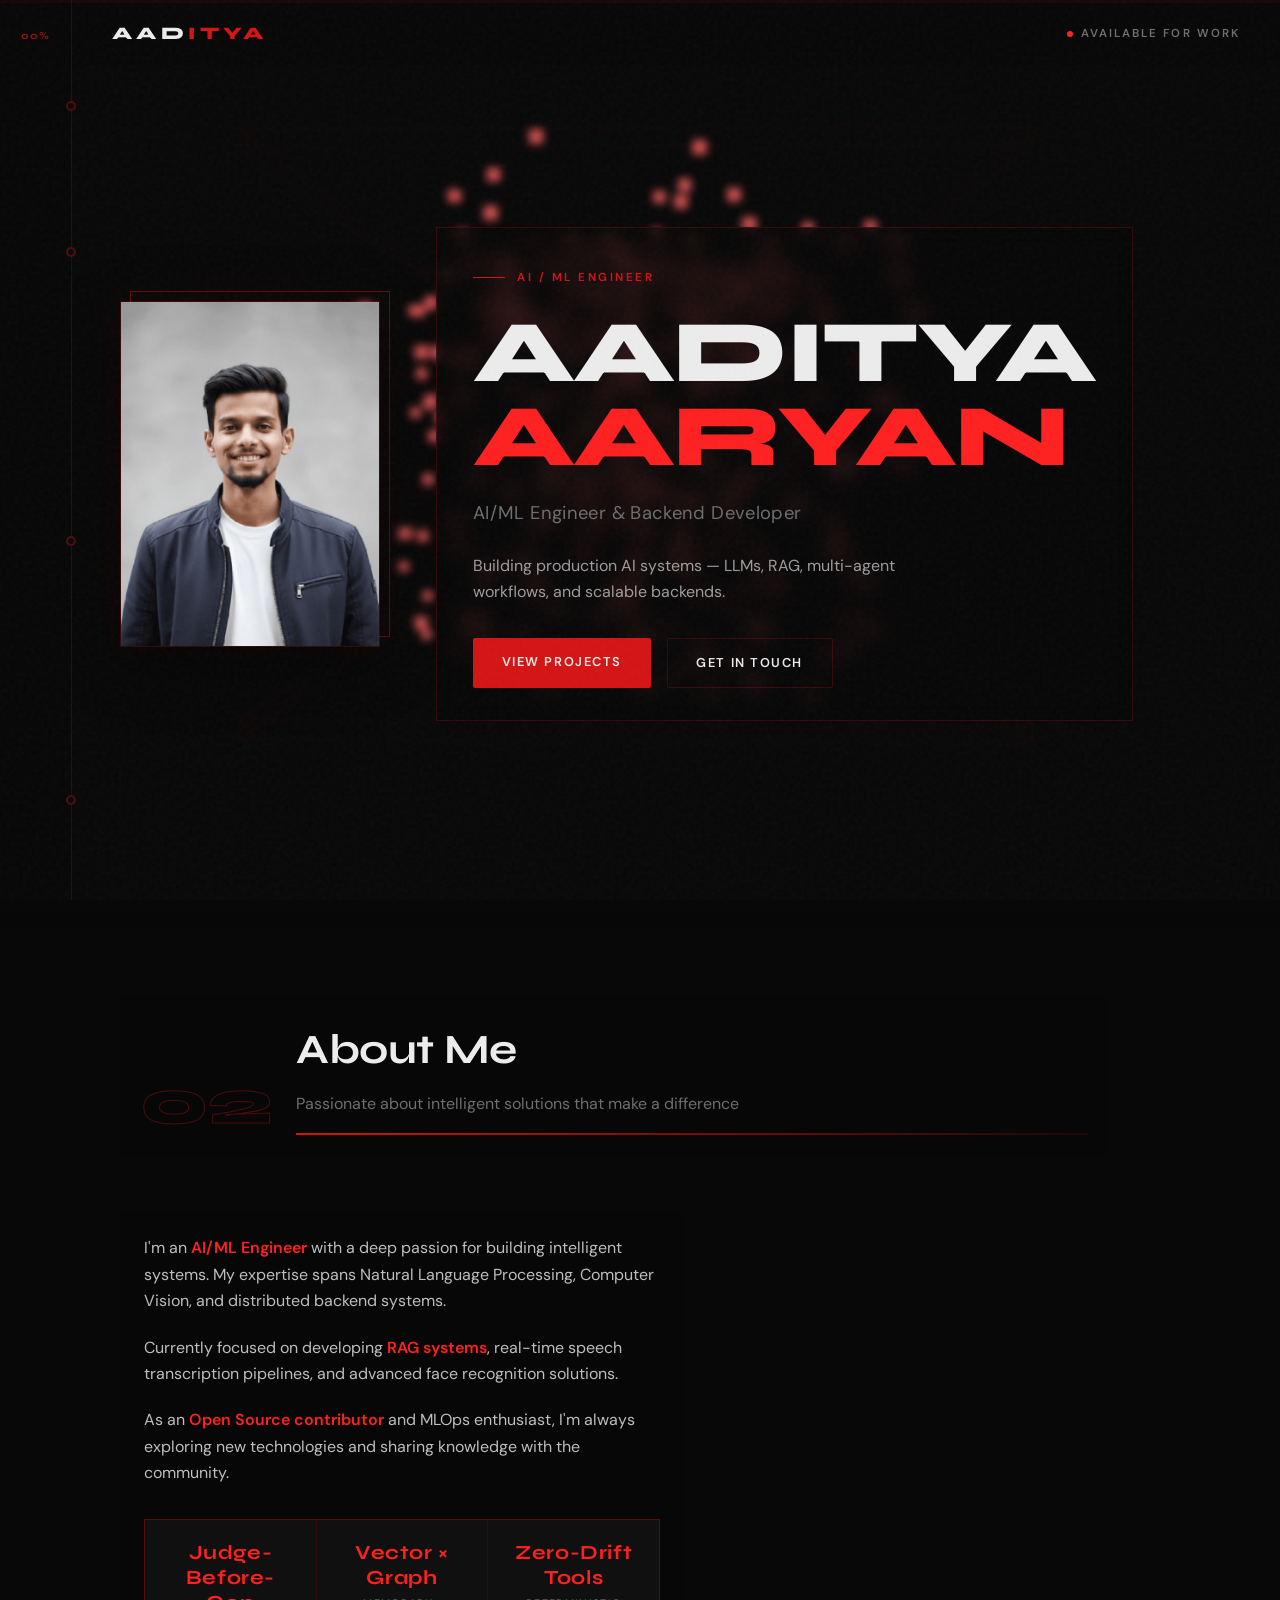
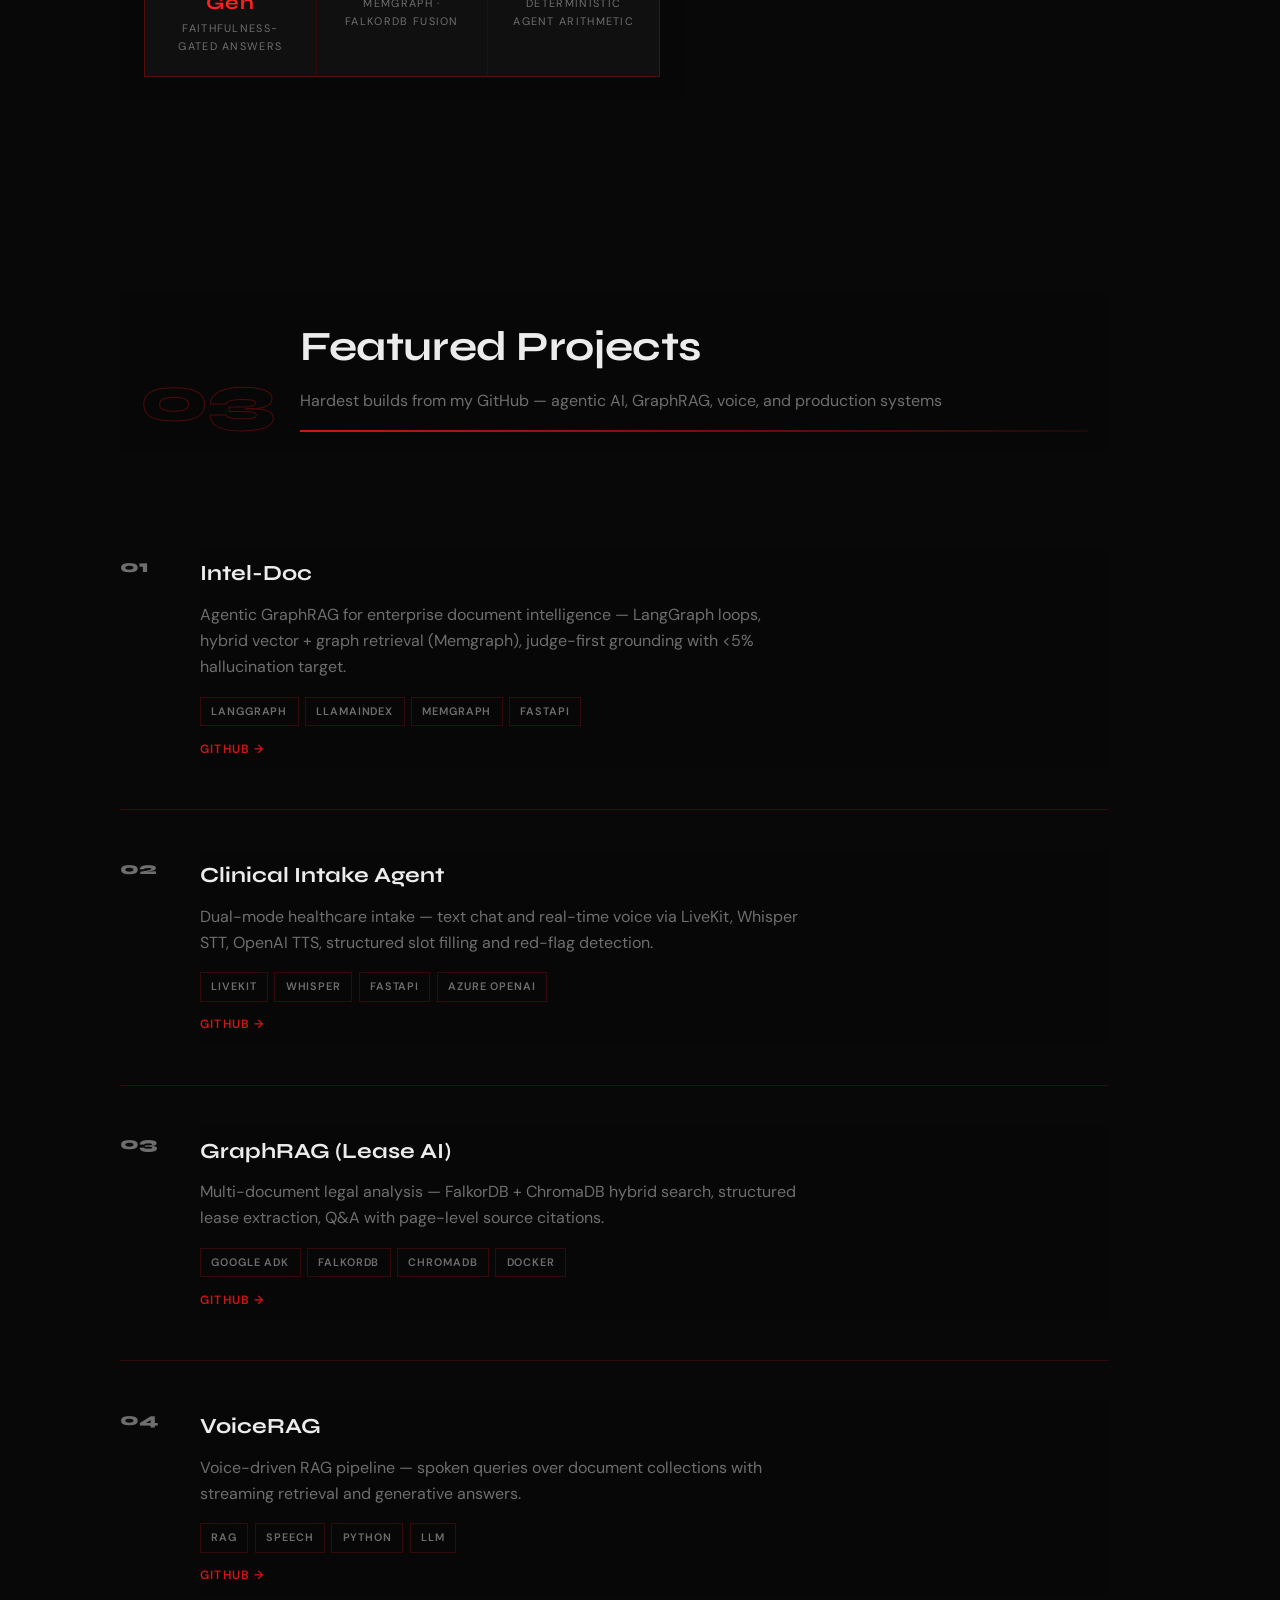
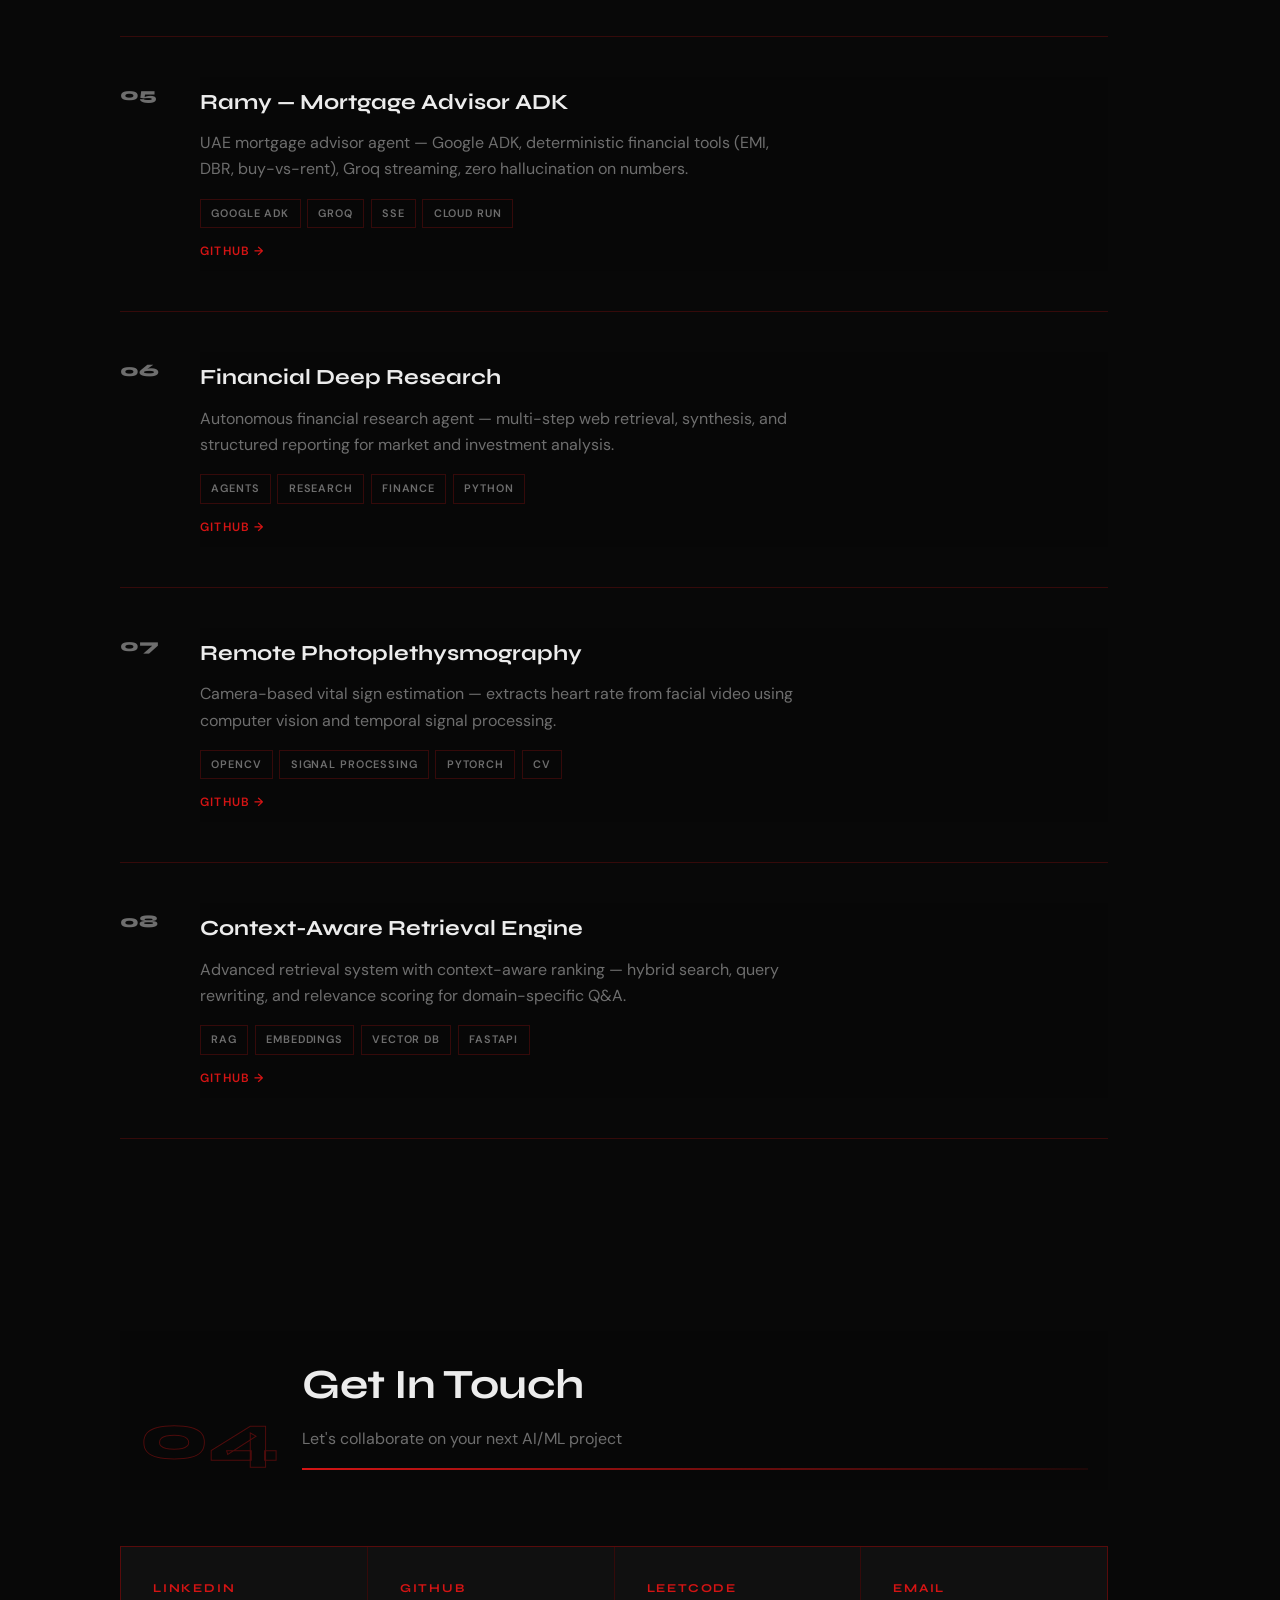
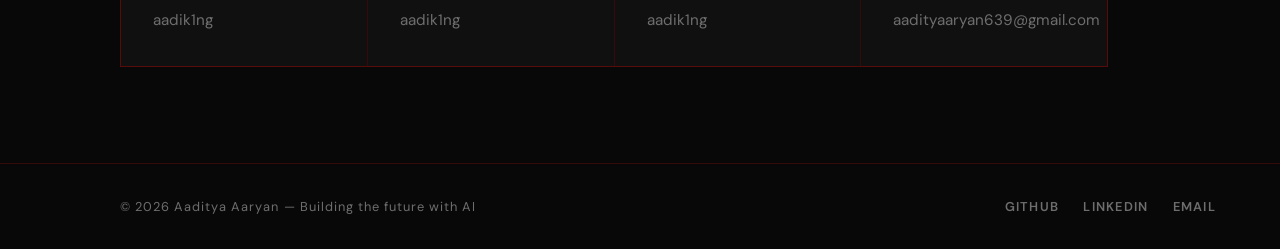
==== commit 2d3b77ef: "Fix portfolio rendering by removing UTF-8 BOM from HTML entrypoints. BOM before DOCTYPE caused brows" ====
--- a/portfolio.html
+++ b/portfolio.html
@@ -1,4 +1,4 @@
-﻿<!DOCTYPE html>
+<!DOCTYPE html>
 <html lang="en">
 <head>
     <meta charset="UTF-8">
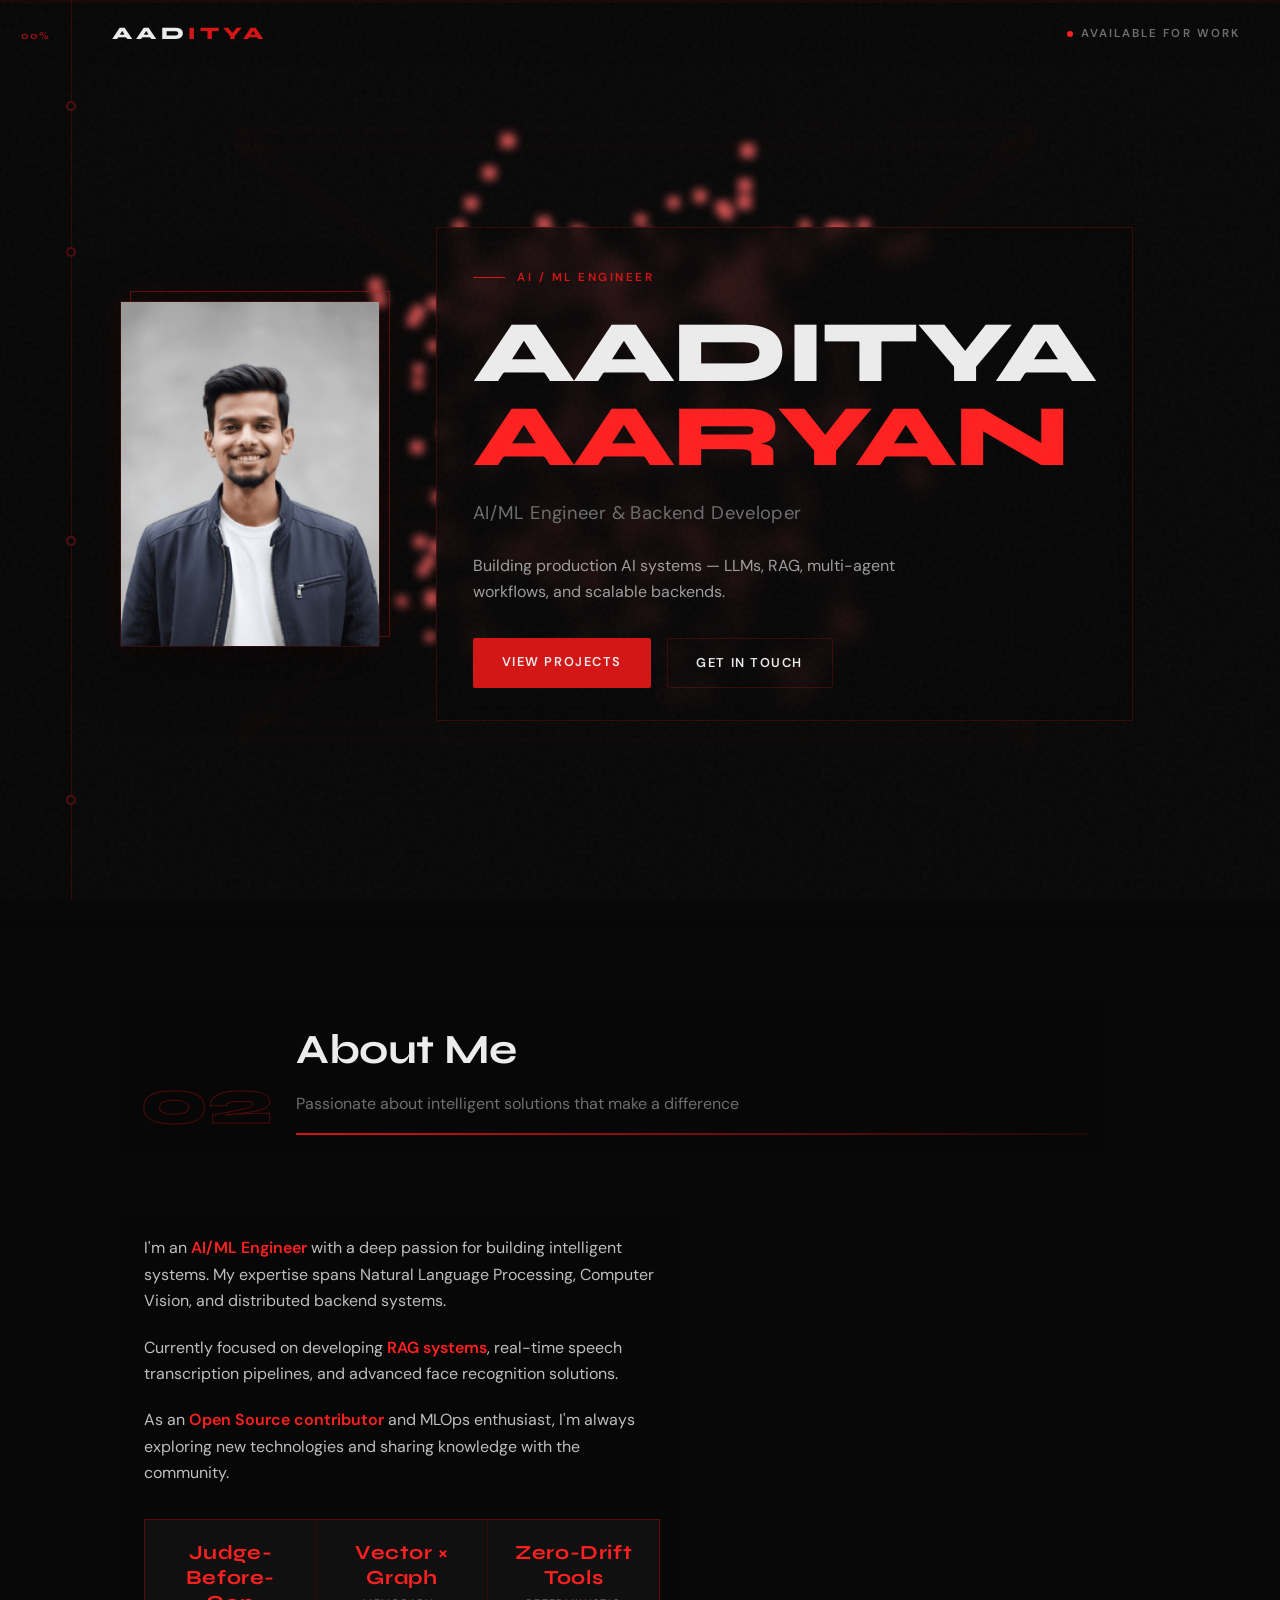
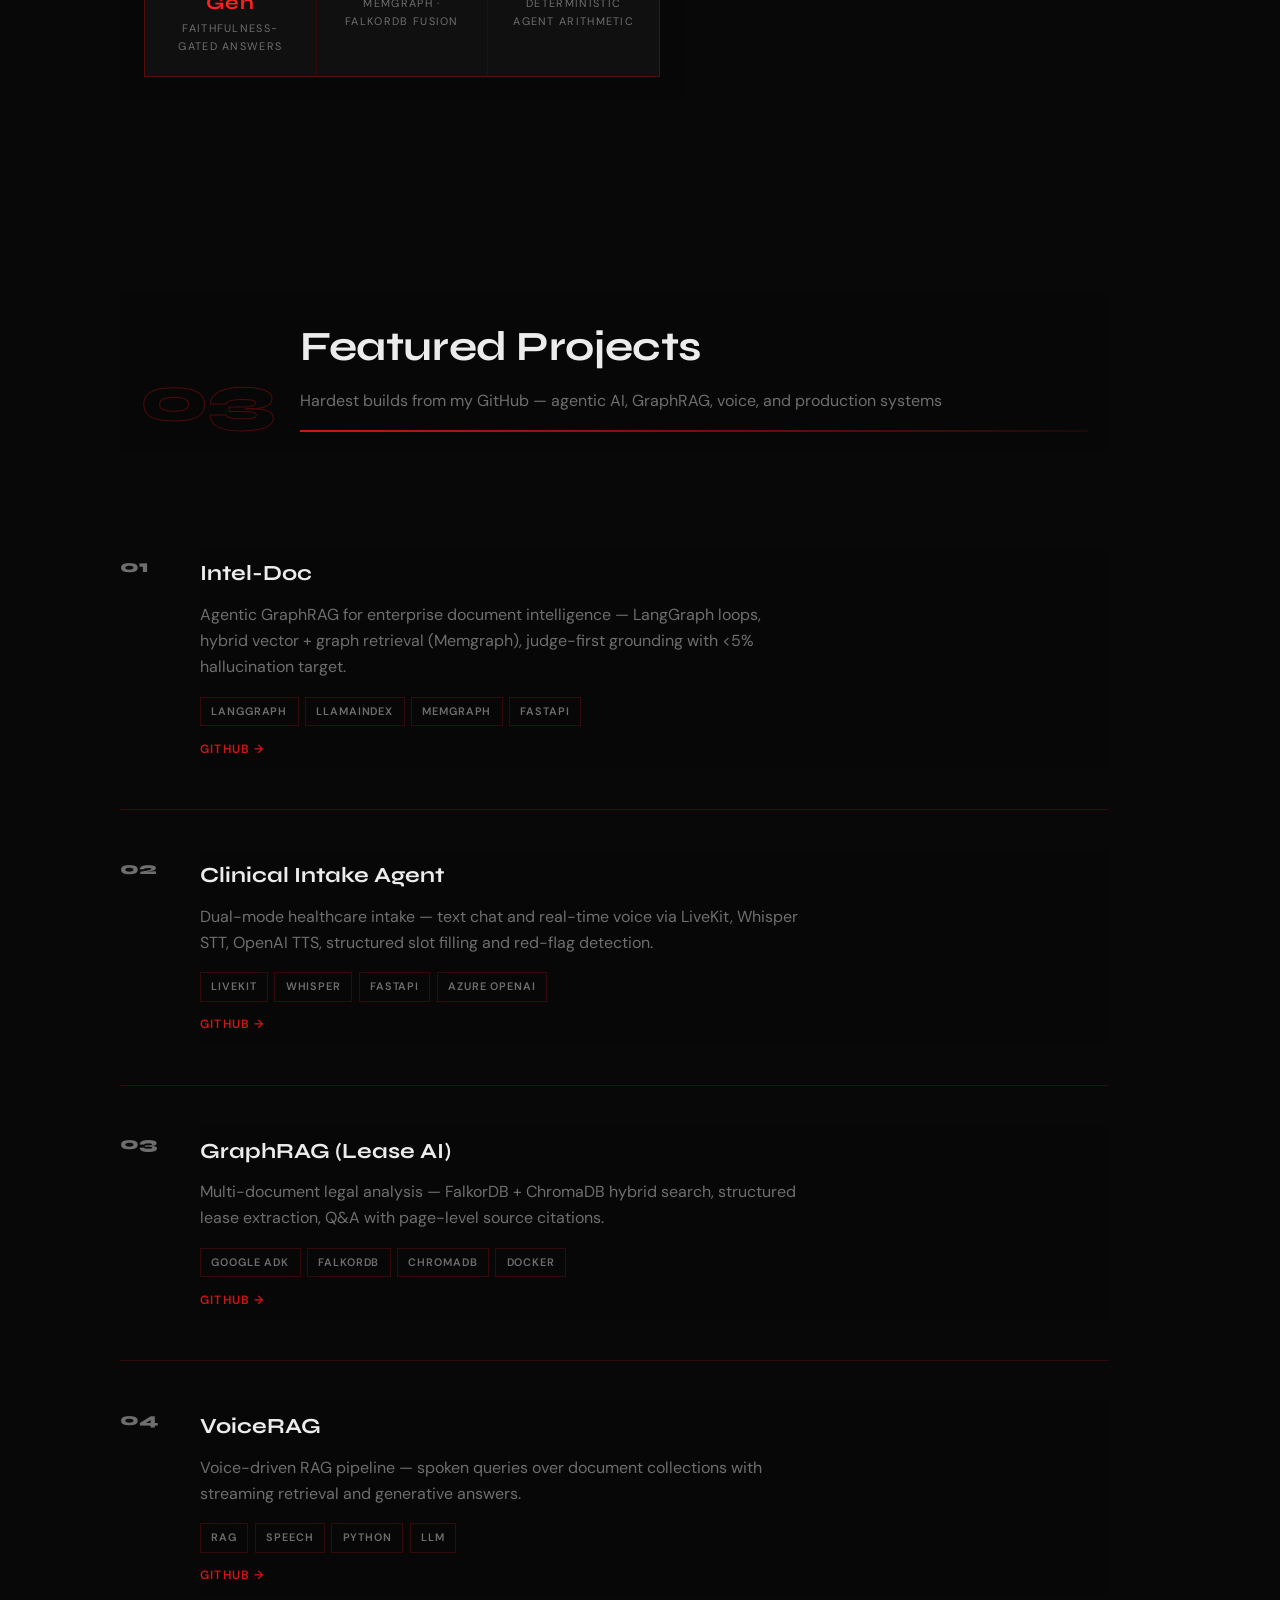
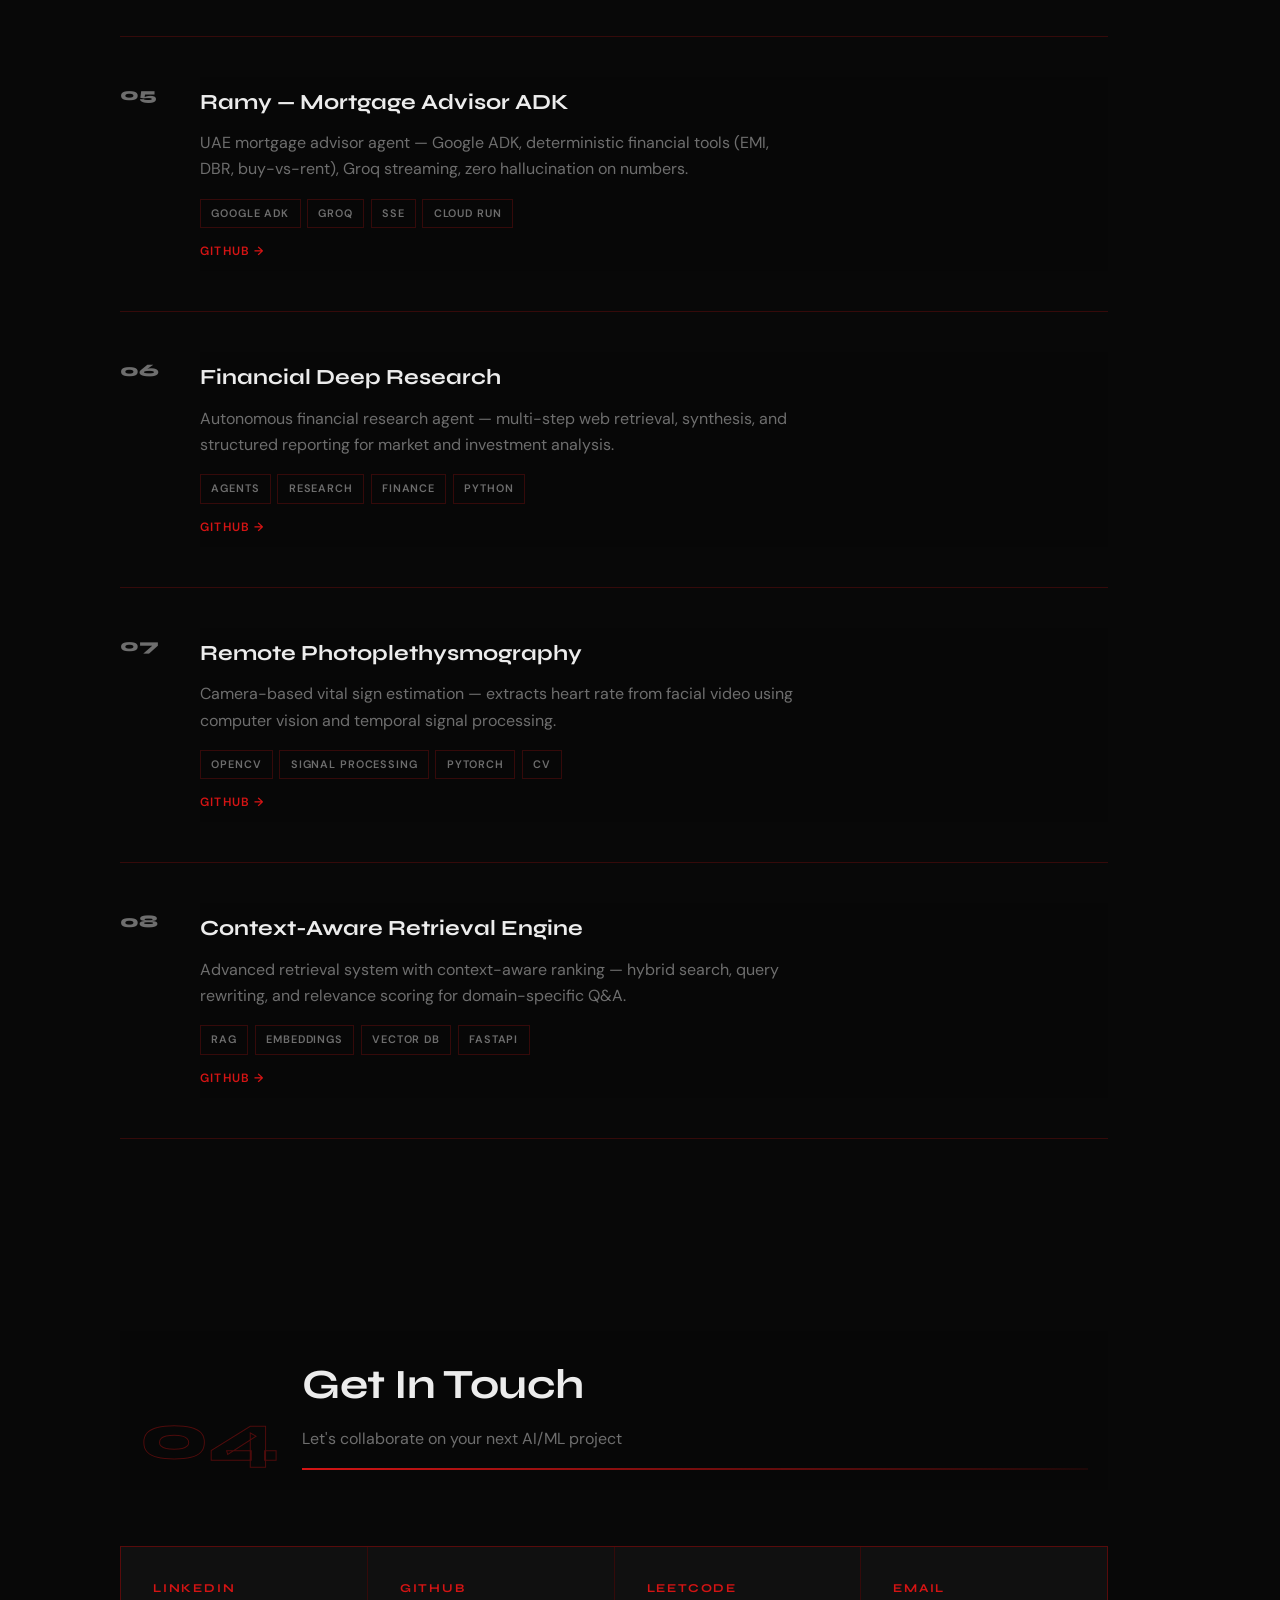
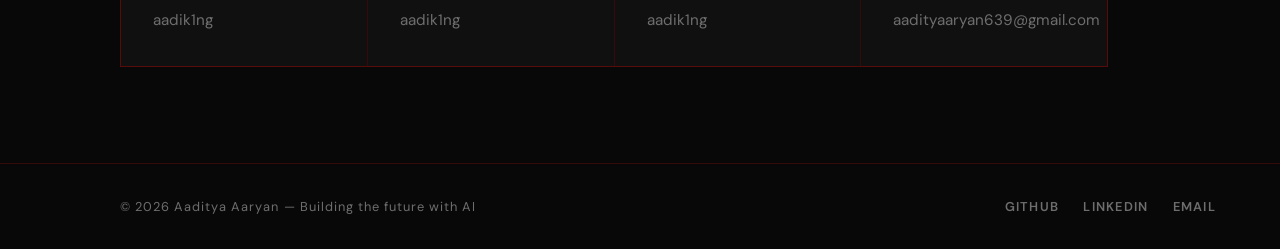
==== commit 95e47e44: "Fix portfolio links blocked by Three.js canvas overlay. Set pointer-events none on the full-screen b" ====
--- a/portfolio.html
+++ b/portfolio.html
@@ -62,6 +62,7 @@
         #arch-canvas {
             display: block;
             width: 100%; height: 100%;
+            pointer-events: none;
         }
 
         /* Text panels — readability without covering the canvas */
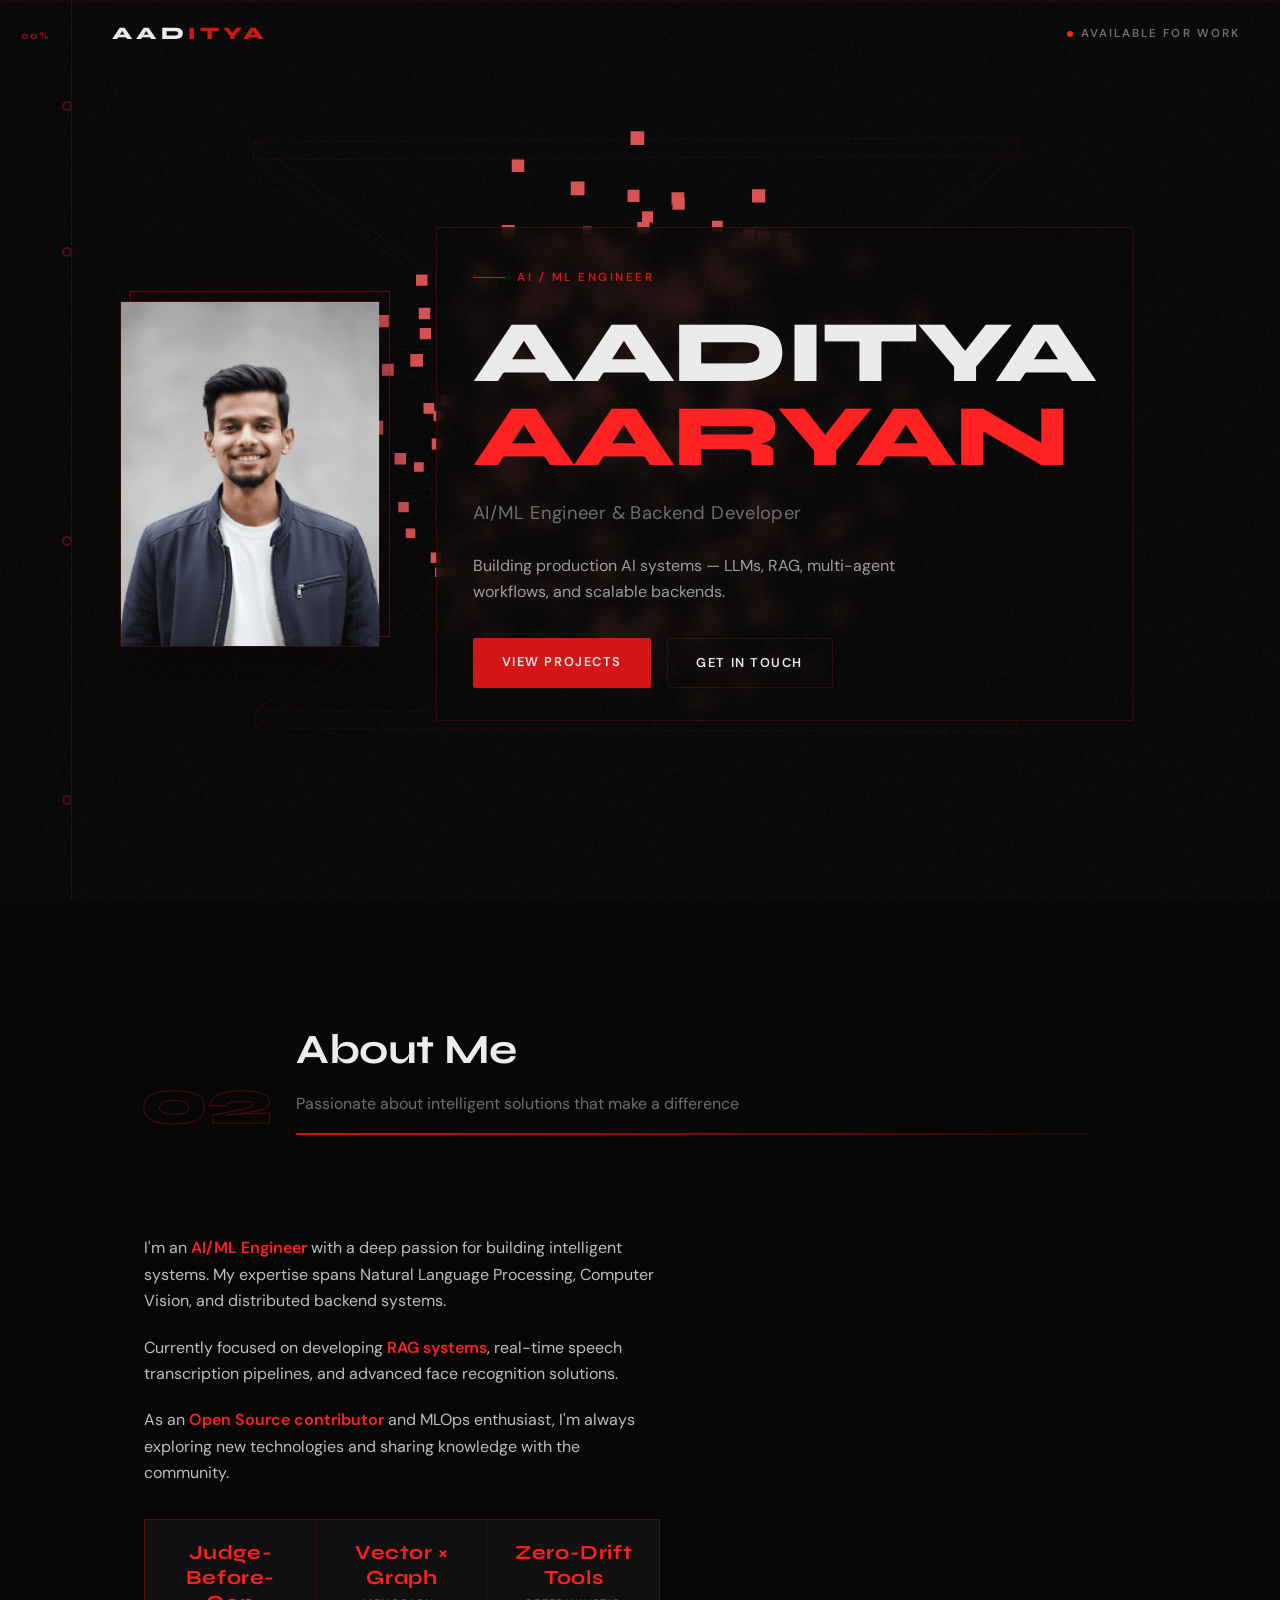
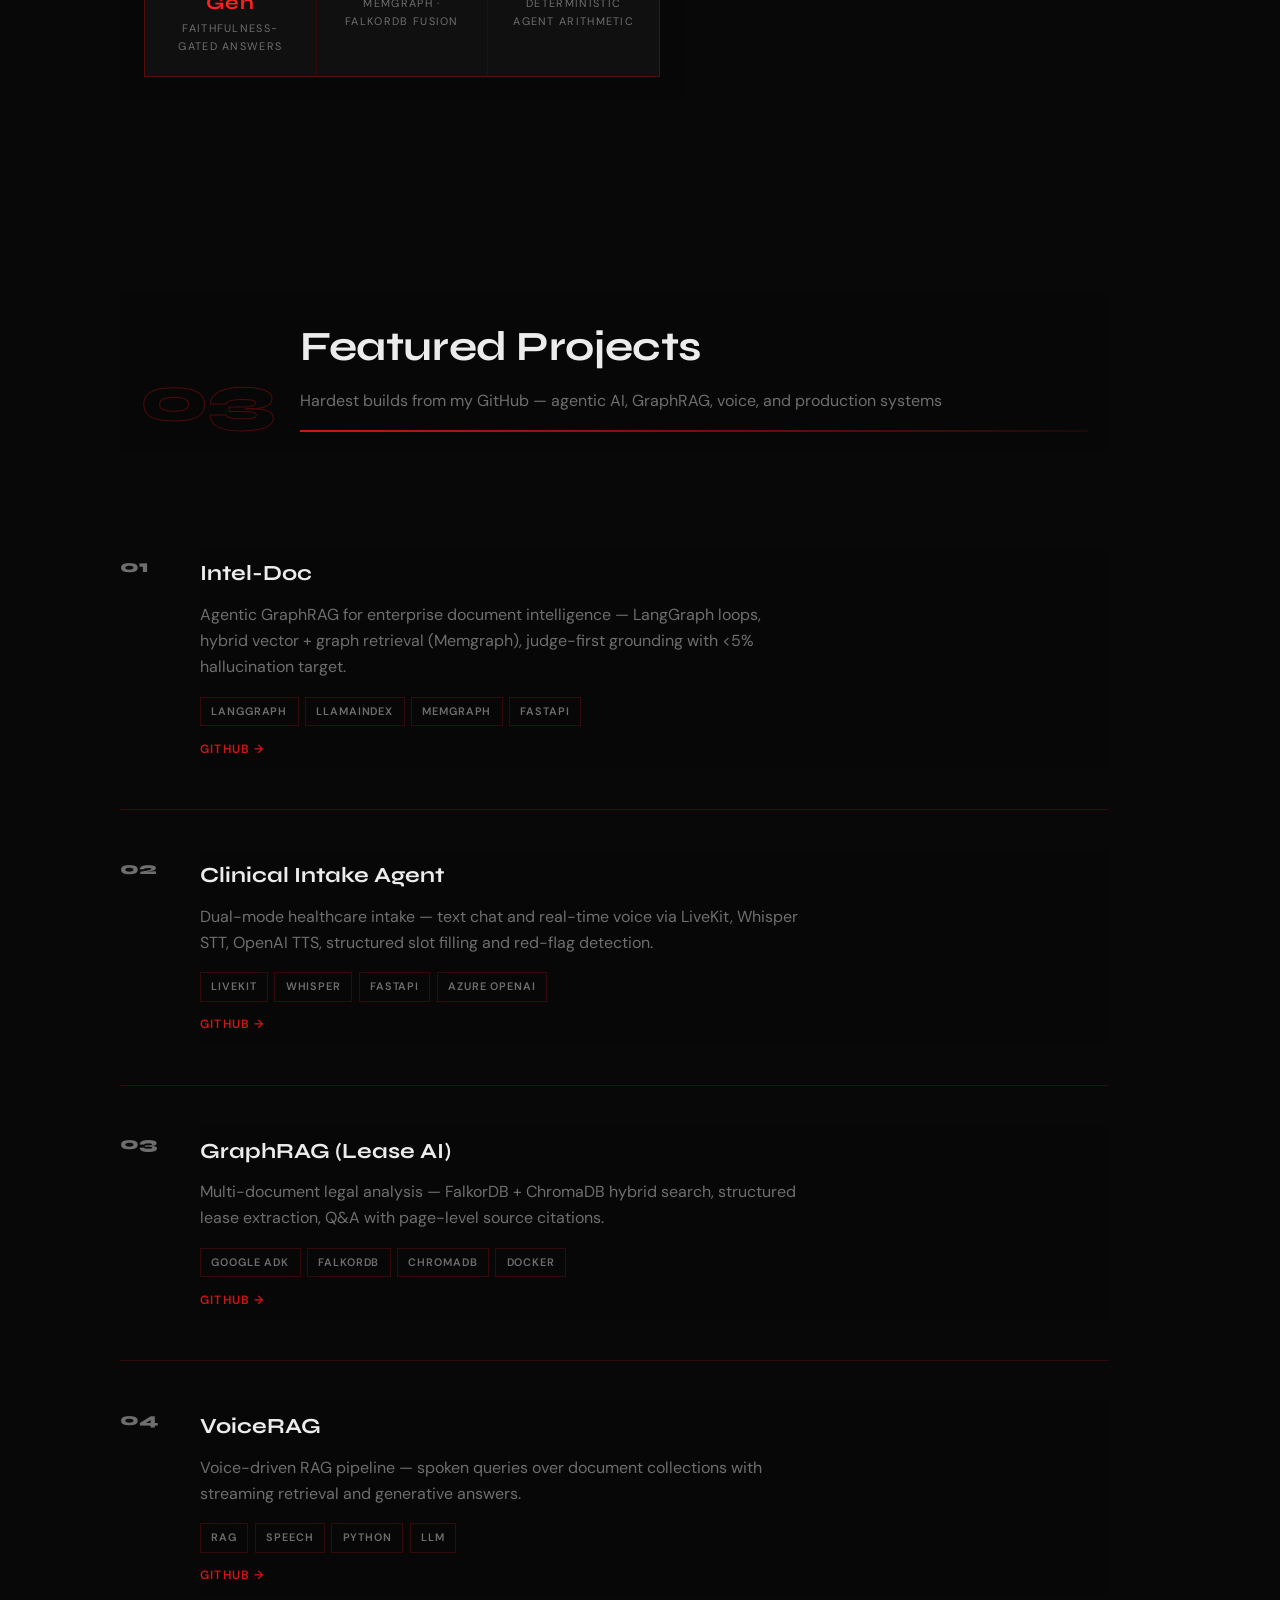
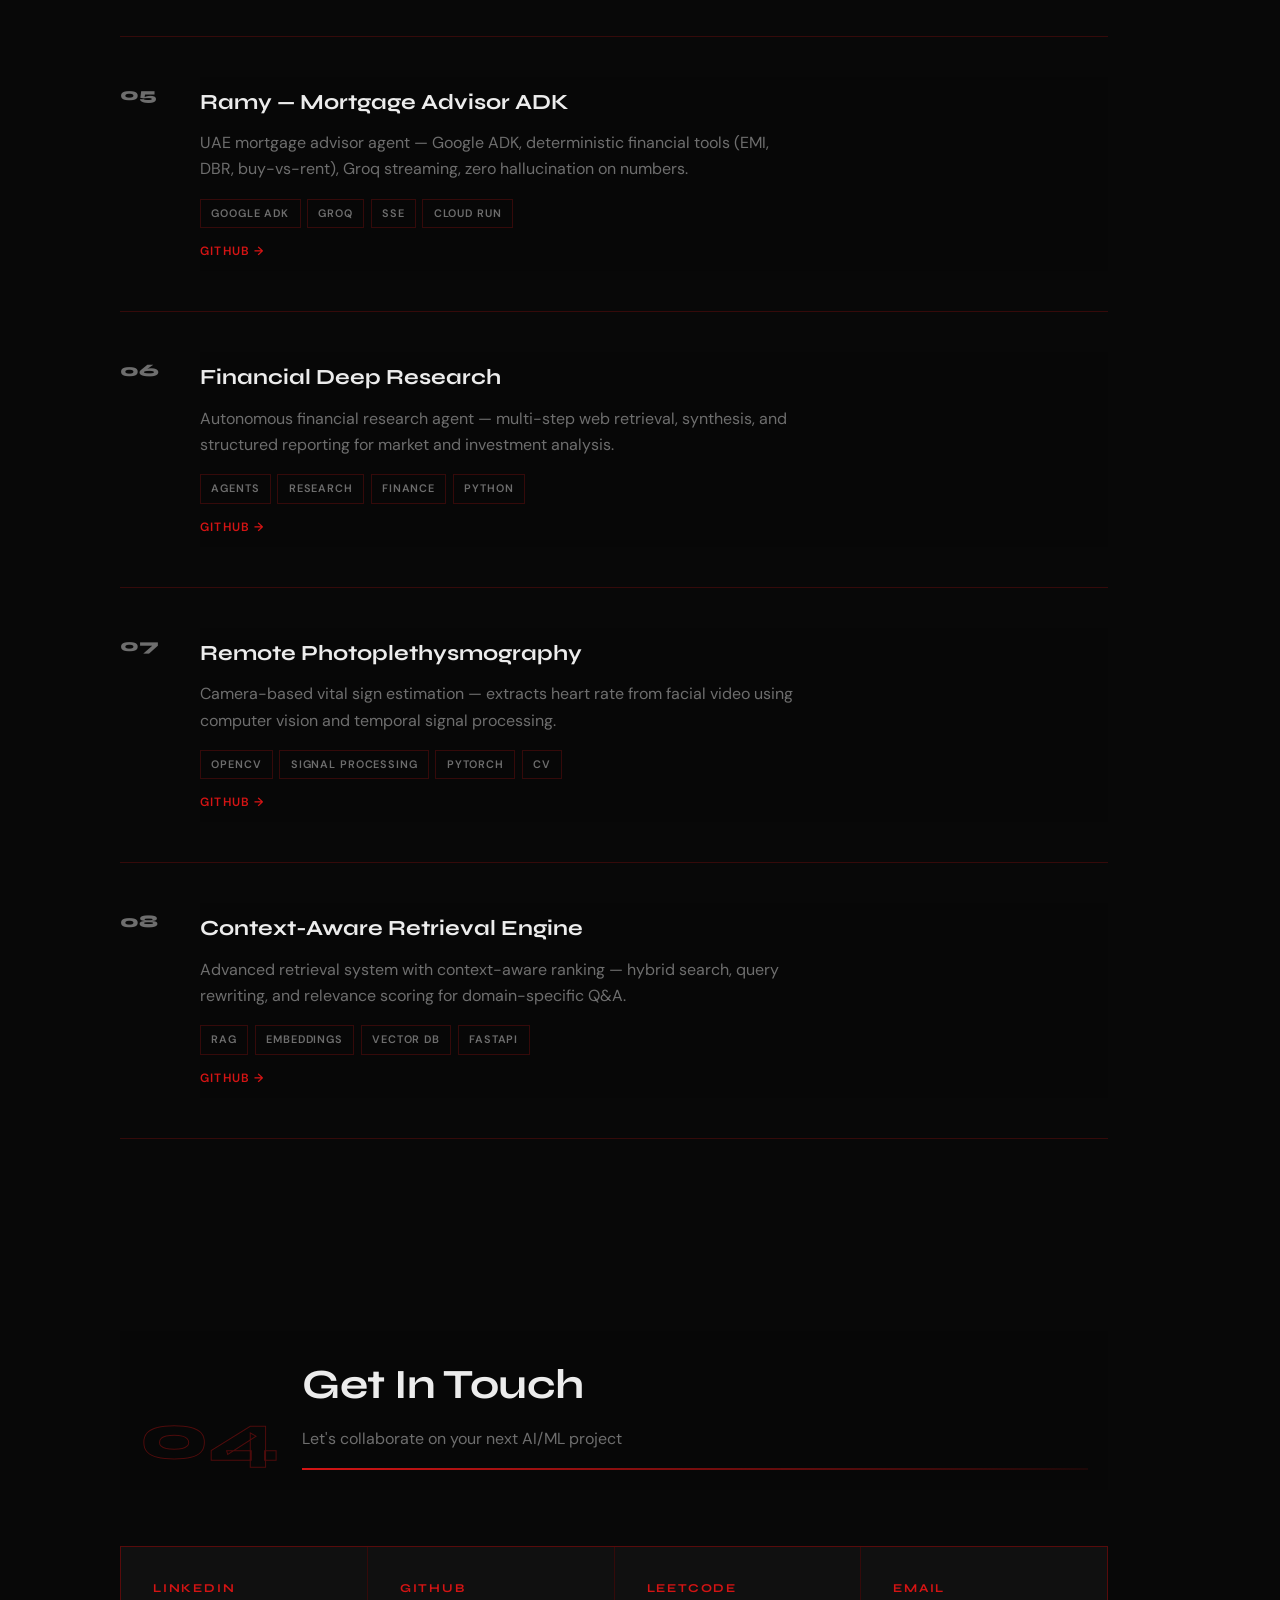
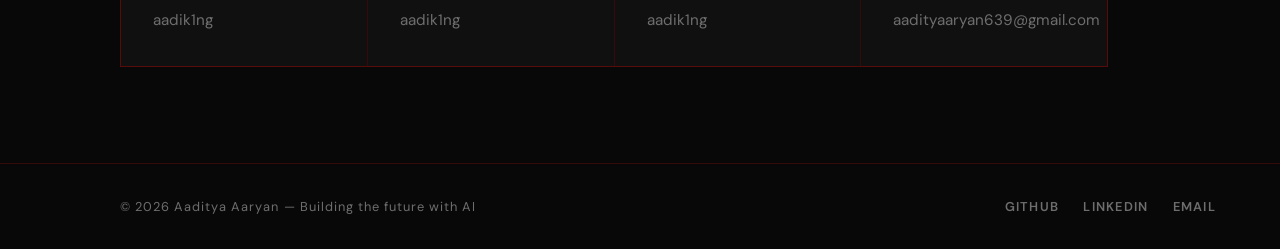
==== commit 3300b03a: "Fix portfolio link clicks blocked by background canvas layer. Raise UI above the Three.js layer, dis" ====
--- a/portfolio.html
+++ b/portfolio.html
@@ -36,6 +36,7 @@
             color: var(--text);
             line-height: 1.65;
             overflow-x: hidden;
+            isolation: isolate;
         }
 
         /* ── Grain texture ── */
@@ -46,23 +47,34 @@
             background-image: url("data:image/svg+xml,%3Csvg viewBox='0 0 256 256' xmlns='http://www.w3.org/2000/svg'%3E%3Cfilter id='n'%3E%3CfeTurbulence type='fractalNoise' baseFrequency='0.85' numOctaves='4' stitchTiles='stitch'/%3E%3C/filter%3E%3Crect width='100%25' height='100%25' filter='url(%23n)'/%3E%3C/svg%3E");
         }
 
-        /* Three.js — fixed full-viewport background layer */
+        /* Three.js — decorative background only; must never capture clicks */
         .arch-bg {
             position: fixed;
-            top: 0; left: 0;
-            width: 100vw; height: 100vh;
+            inset: 0;
             z-index: 0;
-            pointer-events: none;
-            filter: blur(4px);
+            pointer-events: none !important;
             opacity: 0.88;
-            transform: scale(1.04);
-            transform-origin: center center;
-        }
-
-        #arch-canvas {
+        }
+
+        .arch-bg canvas {
             display: block;
-            width: 100%; height: 100%;
-            pointer-events: none;
+            width: 100%;
+            height: 100%;
+            pointer-events: none !important;
+            touch-action: none;
+        }
+
+        .site-main,
+        .navbar,
+        .footer,
+        .scroll-rail {
+            z-index: 10;
+            pointer-events: auto;
+        }
+
+        .site-main,
+        .footer {
+            position: relative;
         }
 
         /* Text panels — readability without covering the canvas */
@@ -85,6 +97,7 @@
             position: fixed; top: 0; left: 0; right: 0;
             height: var(--top-bar); z-index: 1100;
             background: rgba(212, 20, 20, 0.08);
+            pointer-events: none;
         }
 
         .progress-top__fill {
@@ -122,6 +135,12 @@
             border-right: 1px solid var(--border);
             background: rgba(8, 8, 8, 0.92);
             backdrop-filter: blur(12px);
+            overflow: hidden;
+            pointer-events: none;
+        }
+
+        .scroll-rail a {
+            pointer-events: auto;
         }
 
         .scroll-rail__track {
@@ -204,7 +223,7 @@
             text-decoration: none;
             color: var(--muted);
             position: relative;
-            left: calc(var(--rail-w) / 2 - 1px);
+            transform: translateX(calc(var(--rail-w) / 2 - 50%));
         }
 
         .scroll-rail__dots .dot {
@@ -261,8 +280,6 @@
         /* ── Main layout offset for rail ── */
         .site-main {
             margin-left: var(--rail-w);
-            position: relative;
-            z-index: 2;
         }
 
         /* ── Navbar ── */
@@ -365,8 +382,7 @@
 
         .hero-content {
             position: relative; z-index: 2;
-            animation: hero-in 1s cubic-bezier(0.22, 1, 0.36, 1) 0.12s forwards;
-            opacity: 0;
+            animation: hero-in 1s cubic-bezier(0.22, 1, 0.36, 1) 0.12s both;
             background: rgba(8, 8, 8, 0.72);
             backdrop-filter: blur(10px);
             padding: 2rem 2.25rem;
@@ -439,7 +455,13 @@
             border-radius: 2px;
             transition: transform 0.3s, box-shadow 0.3s, background 0.3s;
             position: relative;
+            z-index: 1;
             overflow: hidden;
+            cursor: pointer;
+        }
+
+        a {
+            cursor: pointer;
         }
 
         .btn-primary {
@@ -887,10 +909,6 @@
     </style>
 </head>
 <body>
-    <div class="arch-bg" aria-hidden="true">
-        <canvas id="arch-canvas"></canvas>
-    </div>
-
     <!-- Top scroll progress bar -->
     <div class="progress-top" aria-hidden="true">
         <div class="progress-top__fill" id="progress-top-fill"></div>
@@ -1122,7 +1140,22 @@
         </div>
     </footer>
 
+    <div class="arch-bg" aria-hidden="true" inert>
+        <canvas id="arch-canvas"></canvas>
+    </div>
+
     <script src="three.min.js" onerror="this.onerror=null;this.src='https://unpkg.com/three@0.160.0/build/three.min.js'"></script>
+    <script>
+    (function () {
+        const archBg = document.querySelector('.arch-bg');
+        const canvas = document.getElementById('arch-canvas');
+        if (archBg) archBg.style.pointerEvents = 'none';
+        if (canvas) {
+            canvas.style.pointerEvents = 'none';
+            canvas.style.touchAction = 'none';
+        }
+    })();
+    </script>
     <script>
     (function () {
         const canvas = document.getElementById('arch-canvas');
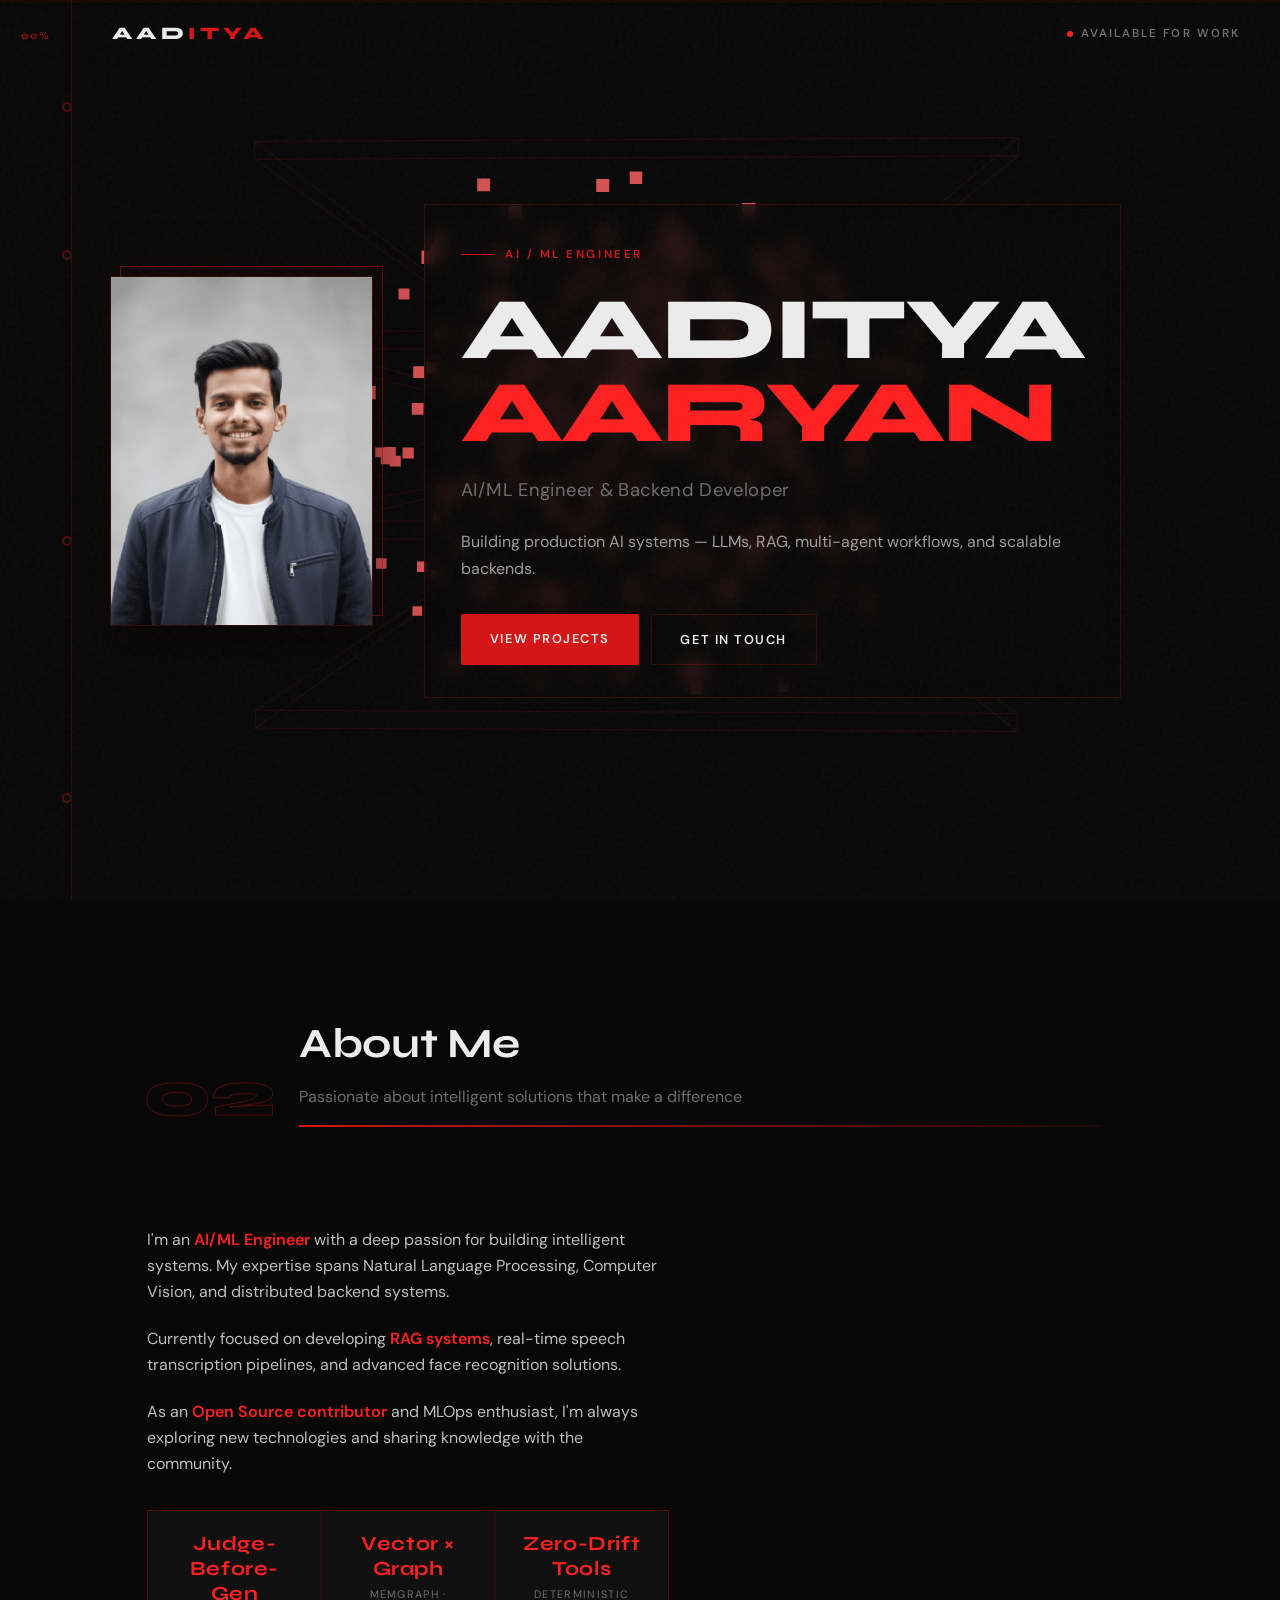
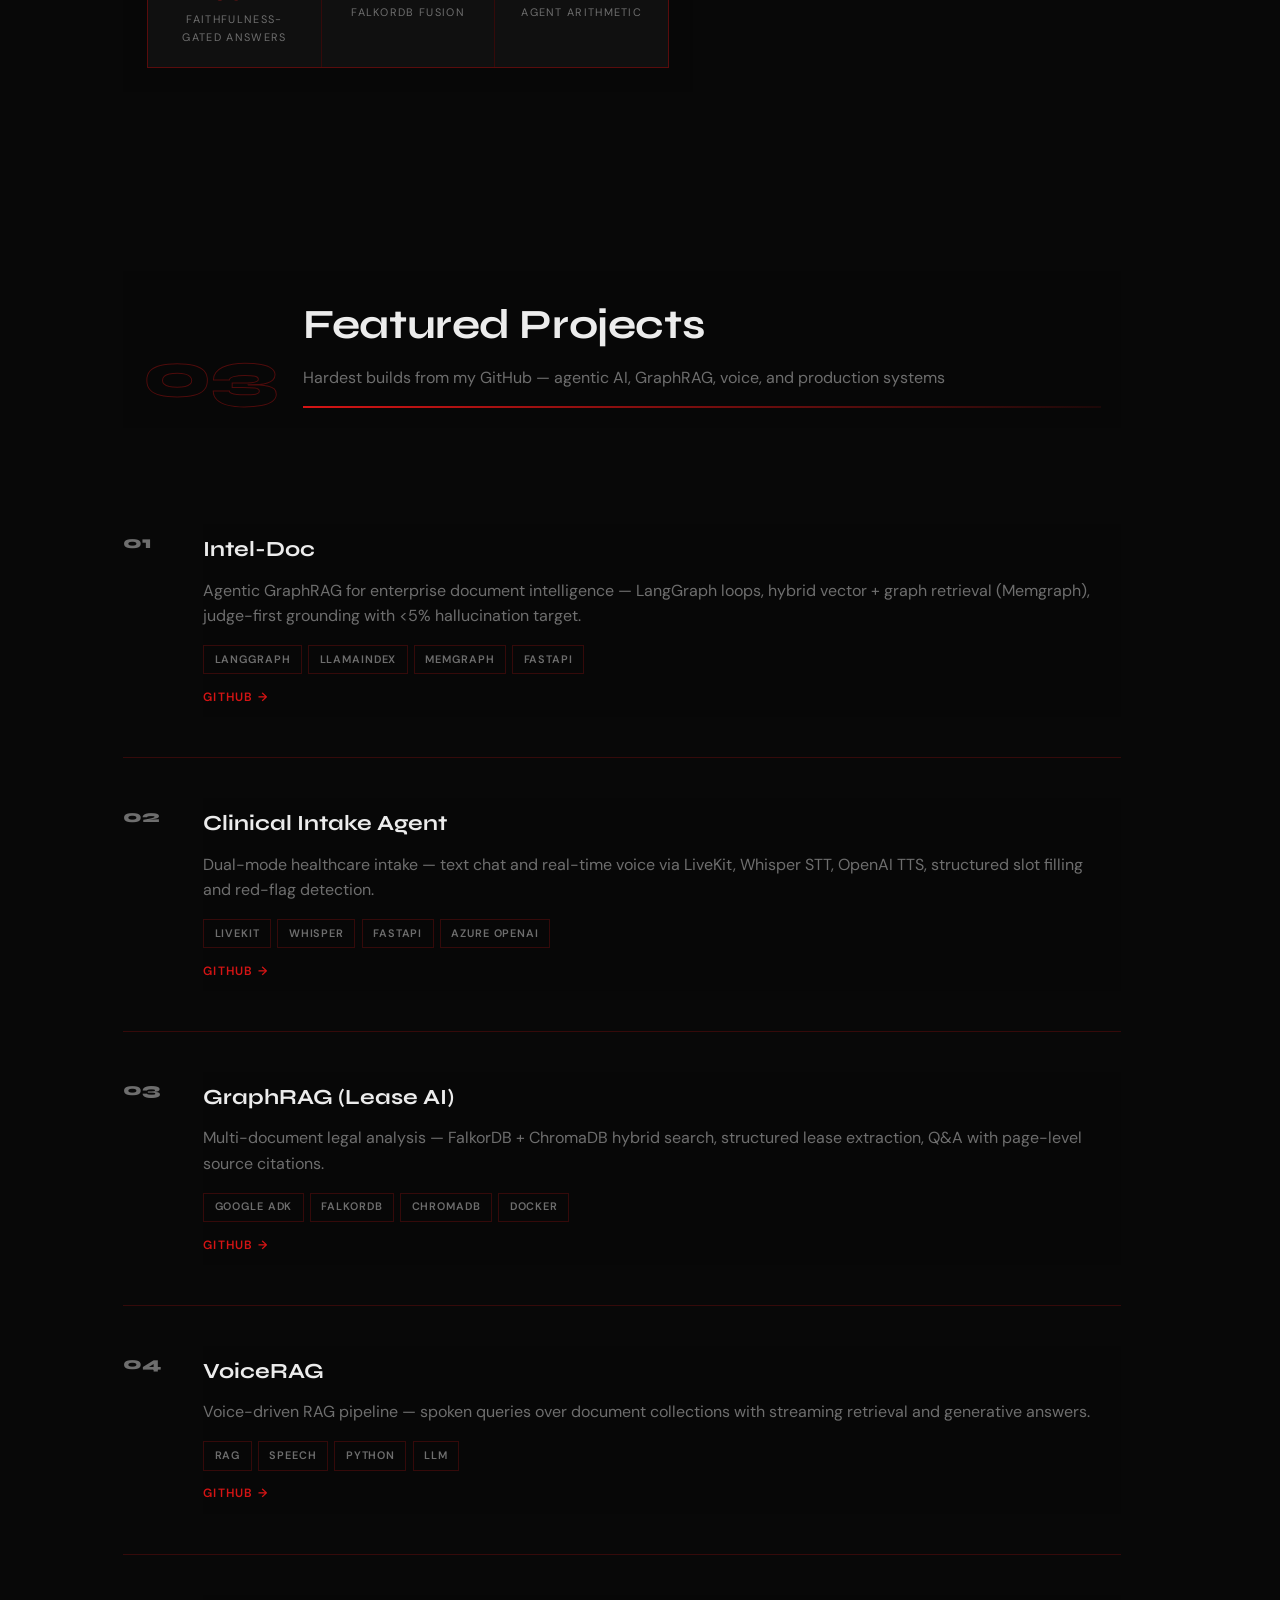
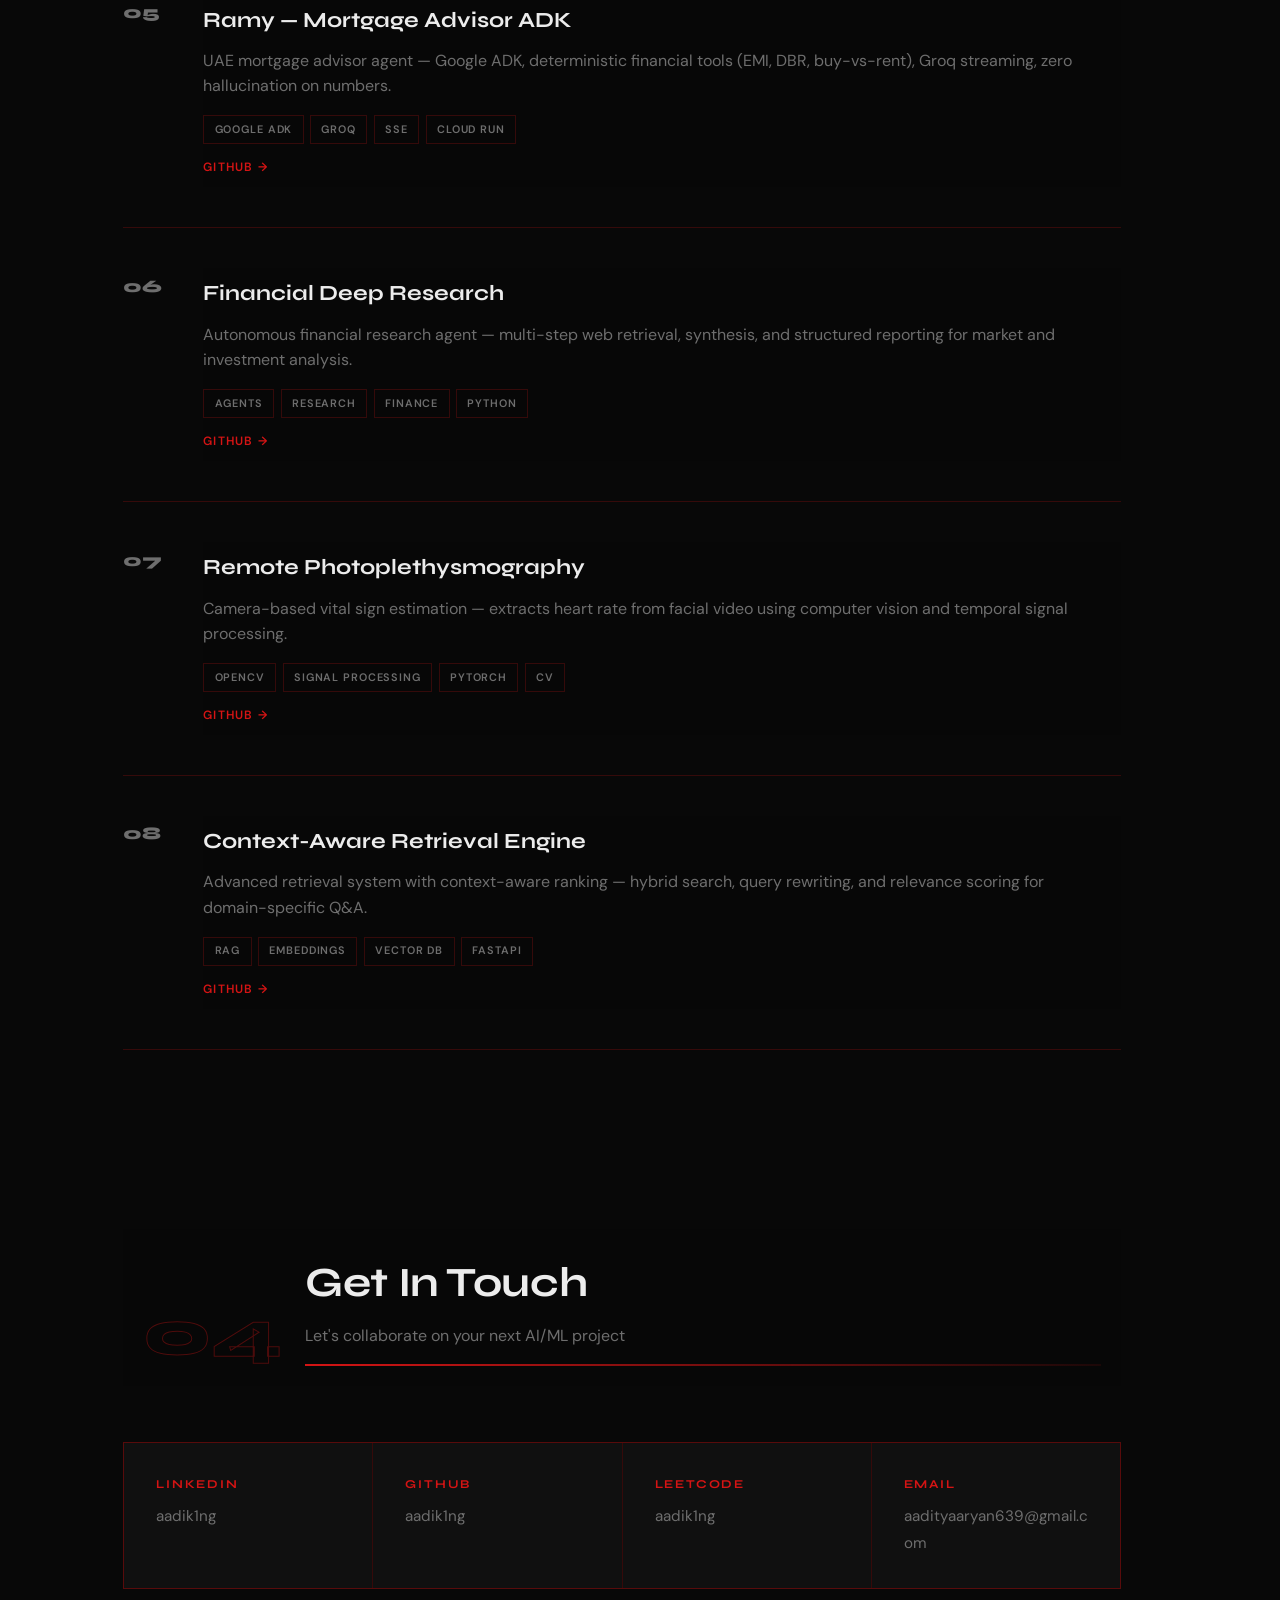
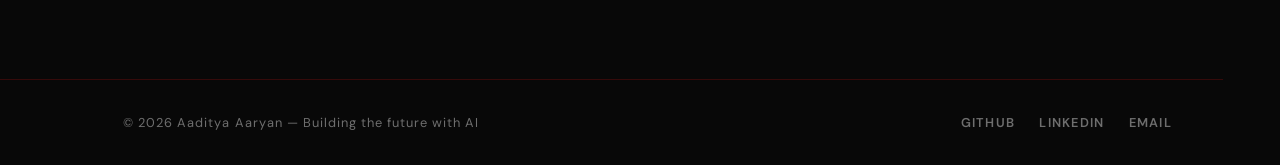
==== commit ae272f23: "Improve portfolio responsive layout across breakpoints. Add fluid spacing, mobile bottom nav, tablet" ====
--- a/portfolio.html
+++ b/portfolio.html
@@ -23,11 +23,17 @@
             --muted: #6e6e6e;
             --rail-w: 72px;
             --top-bar: 3px;
+            --nav-h: 3.5rem;
+            --mobile-nav-h: 3.25rem;
+            --pad-x: clamp(1rem, 4vw, 4rem);
+            --pad-y: clamp(3rem, 7vw, 6rem);
+            --content-max: 1100px;
         }
 
         html {
             scroll-behavior: smooth;
             scroll-timeline: --page-scroll block;
+            scroll-padding-top: calc(var(--top-bar) + var(--nav-h) + 0.5rem);
         }
 
         body {
@@ -75,6 +81,13 @@
         .site-main,
         .footer {
             position: relative;
+            width: 100%;
+            max-width: calc(var(--content-max) + var(--rail-w) + var(--pad-x));
+        }
+
+        img {
+            max-width: 100%;
+            height: auto;
         }
 
         /* Text panels — readability without covering the canvas */
@@ -335,12 +348,13 @@
         /* ── Hero ── */
         .hero {
             min-height: 100vh;
+            min-height: 100dvh;
             display: grid;
-            grid-template-columns: minmax(260px, 380px) 1fr;
-            gap: 3.5rem;
+            grid-template-columns: minmax(220px, 380px) 1fr;
+            gap: clamp(1.5rem, 4vw, 3.5rem);
             align-items: center;
-            max-width: 1100px;
-            padding: 7rem 4rem 4rem 3rem;
+            max-width: var(--content-max);
+            padding: calc(var(--top-bar) + var(--nav-h) + 2rem) var(--pad-x) var(--pad-y) clamp(1.5rem, 3vw, 3rem);
             position: relative;
         }
 
@@ -385,7 +399,7 @@
             animation: hero-in 1s cubic-bezier(0.22, 1, 0.36, 1) 0.12s both;
             background: rgba(8, 8, 8, 0.72);
             backdrop-filter: blur(10px);
-            padding: 2rem 2.25rem;
+            padding: clamp(1.25rem, 3vw, 2rem) clamp(1.25rem, 3vw, 2.25rem);
             border: 1px solid var(--border);
         }
 
@@ -414,11 +428,12 @@
 
         .hero h1 {
             font-family: 'Syne', sans-serif;
-            font-size: clamp(3.2rem, 7vw, 5.5rem);
+            font-size: clamp(2.4rem, 9vw, 5.5rem);
             font-weight: 800;
             line-height: 0.95;
             letter-spacing: -0.02em;
             margin-bottom: 1.25rem;
+            overflow-wrap: break-word;
         }
 
         .hero h1 em {
@@ -435,13 +450,15 @@
         }
 
         .hero-desc {
-            max-width: 480px;
+            max-width: 100%;
             color: rgba(236, 236, 236, 0.65);
             margin-bottom: 2rem;
         }
 
         .cta-row {
-            display: flex; gap: 1rem; flex-wrap: wrap;
+            display: flex;
+            gap: 0.75rem;
+            flex-wrap: wrap;
         }
 
         .btn {
@@ -490,8 +507,8 @@
 
         /* ── Sections ── */
         .section {
-            padding: 6rem 4rem 6rem 3rem;
-            max-width: 1100px;
+            padding: var(--pad-y) var(--pad-x);
+            max-width: var(--content-max);
             position: relative;
         }
 
@@ -522,7 +539,8 @@
 
         .section-sub {
             color: var(--muted);
-            font-size: 1rem;
+            font-size: clamp(0.9rem, 2.5vw, 1rem);
+            line-height: 1.5;
         }
 
         /* Section divider with fill-on-scroll mini bar */
@@ -682,8 +700,8 @@
         .project-row {
             display: grid;
             grid-template-columns: 48px 1fr;
-            gap: 2rem;
-            padding: 2.5rem 0;
+            gap: clamp(1rem, 3vw, 2rem);
+            padding: clamp(1.5rem, 4vw, 2.5rem) 0;
             border-bottom: 1px solid var(--border);
             opacity: 0;
             transform: translateX(-20px);
@@ -708,10 +726,11 @@
 
         .project-row h3 {
             font-family: 'Syne', sans-serif;
-            font-size: 1.35rem;
+            font-size: clamp(1.1rem, 3.5vw, 1.35rem);
             font-weight: 700;
             margin-bottom: 0.6rem;
             transition: color 0.3s;
+            overflow-wrap: break-word;
         }
 
         .project-row h3 a {
@@ -745,7 +764,9 @@
         .project-row p {
             color: var(--muted);
             margin-bottom: 1rem;
-            max-width: 600px;
+            max-width: 100%;
+            font-size: clamp(0.9rem, 2.5vw, 1rem);
+            line-height: 1.6;
         }
 
         .tags { display: flex; flex-wrap: wrap; gap: 0.4rem; }
@@ -785,12 +806,13 @@
 
         .contact-cell {
             background: var(--surface);
-            padding: 2rem;
+            padding: clamp(1.25rem, 3vw, 2rem);
             text-decoration: none;
             color: inherit;
             transition: background 0.3s;
             position: relative;
             overflow: hidden;
+            min-height: 44px;
         }
 
         .contact-cell::after {
@@ -822,11 +844,15 @@
             margin-bottom: 0.5rem;
         }
 
-        .contact-cell span { color: var(--muted); font-size: 0.95rem; }
+        .contact-cell span {
+            color: var(--muted);
+            font-size: clamp(0.85rem, 2.5vw, 0.95rem);
+            overflow-wrap: anywhere;
+        }
 
         /* ── Footer ── */
         .footer {
-            padding: 2rem 4rem 2rem calc(var(--rail-w) + 3rem);
+            padding: 2rem var(--pad-x) 2rem calc(var(--rail-w) + var(--pad-x));
             border-top: 1px solid var(--border);
             display: flex;
             justify-content: space-between;
@@ -875,27 +901,253 @@
             box-shadow: 0 0 8px var(--red-glow);
         }
 
+        /* ── Mobile bottom nav (replaces scroll rail on small screens) ── */
+        .mobile-nav {
+            display: none;
+            position: fixed;
+            bottom: 3px;
+            left: 0;
+            right: 0;
+            z-index: 1090;
+            background: rgba(8, 8, 8, 0.96);
+            backdrop-filter: blur(12px);
+            border-top: 1px solid var(--border);
+            padding: 0.35rem 0.5rem calc(0.35rem + env(safe-area-inset-bottom, 0px));
+        }
+
+        .mobile-nav__inner {
+            display: flex;
+            justify-content: space-around;
+            align-items: stretch;
+            max-width: 28rem;
+            margin: 0 auto;
+        }
+
+        .mobile-nav a {
+            flex: 1;
+            display: flex;
+            flex-direction: column;
+            align-items: center;
+            justify-content: center;
+            gap: 0.2rem;
+            padding: 0.45rem 0.25rem;
+            min-height: 44px;
+            text-decoration: none;
+            color: var(--muted);
+            font-size: 0.58rem;
+            font-weight: 600;
+            letter-spacing: 0.08em;
+            text-transform: uppercase;
+            border-radius: 4px;
+            transition: color 0.25s, background 0.25s;
+            pointer-events: auto;
+        }
+
+        .mobile-nav a .dot {
+            width: 5px;
+            height: 5px;
+            border-radius: 50%;
+            background: transparent;
+            border: 1.5px solid rgba(212, 20, 20, 0.4);
+            transition: background 0.25s, border-color 0.25s, transform 0.25s;
+        }
+
+        .mobile-nav a.active,
+        .mobile-nav a:hover {
+            color: var(--text);
+        }
+
+        .mobile-nav a.active .dot {
+            background: var(--red-hot);
+            border-color: var(--red-hot);
+            transform: scale(1.2);
+        }
+
         /* ── Responsive ── */
+        @media (max-width: 1100px) {
+            .hero {
+                grid-template-columns: minmax(200px, 320px) 1fr;
+            }
+
+            .section-head {
+                gap: 1rem;
+            }
+
+            .section-num {
+                font-size: 3rem;
+            }
+        }
+
         @media (max-width: 900px) {
-            :root { --rail-w: 0px; }
+            :root {
+                --rail-w: 0px;
+                --nav-h: 3.25rem;
+            }
+
+            html {
+                scroll-padding-top: calc(var(--top-bar) + var(--nav-h) + 0.25rem);
+            }
+
+            body {
+                padding-bottom: calc(var(--mobile-nav-h) + env(safe-area-inset-bottom, 0px) + 6px);
+            }
 
             .scroll-rail { display: none; }
+            .mobile-nav { display: block; }
+
+            .site-main,
+            .footer {
+                max-width: 100%;
+            }
+
             .site-main { margin-left: 0; }
-            .navbar { left: 0; padding: 1rem 1.5rem; }
+
+            .navbar {
+                left: 0;
+                padding: 0.85rem var(--pad-x);
+            }
+
+            .nav-status {
+                font-size: 0.62rem;
+                letter-spacing: 0.1em;
+            }
+
             .hero {
                 grid-template-columns: 1fr;
                 gap: 2rem;
-                padding: 6rem 1.5rem 3rem;
-            }
+                padding-top: calc(var(--top-bar) + var(--nav-h) + 1.5rem);
+                text-align: center;
+            }
+
             .hero-photo {
-                max-width: 280px;
+                max-width: min(280px, 75vw);
                 margin: 0 auto;
             }
-            .section { padding: 4rem 1.5rem; }
+
+            .hero-eyebrow {
+                justify-content: center;
+            }
+
+            .hero-content {
+                text-align: left;
+            }
+
+            .cta-row {
+                justify-content: flex-start;
+            }
+
+            .section-head {
+                grid-template-columns: 1fr;
+                align-items: start;
+                gap: 0.75rem;
+                margin-bottom: 2.5rem;
+            }
+
+            .section-num {
+                font-size: 2.5rem;
+            }
+
             .about-grid { grid-template-columns: 1fr; }
-            .stat-row { grid-template-columns: 1fr; }
-            .footer { padding: 2rem 1.5rem; justify-content: center; text-align: center; }
+
+            .stat-row {
+                grid-template-columns: 1fr;
+            }
+
+            .footer {
+                padding: 2rem var(--pad-x);
+                justify-content: center;
+                text-align: center;
+                flex-direction: column;
+            }
+
+            .footer-links {
+                flex-wrap: wrap;
+                justify-content: center;
+                gap: 1rem 1.5rem;
+            }
+
             .progress-mobile { display: block; }
+        }
+
+        @media (max-width: 600px) {
+            .nav-status { display: none; }
+
+            .logo {
+                font-size: 0.95rem;
+                letter-spacing: 0.18em;
+            }
+
+            .hero {
+                min-height: auto;
+                padding-bottom: 2rem;
+            }
+
+            .hero h1 {
+                font-size: clamp(2rem, 11vw, 3rem);
+            }
+
+            .hero-content {
+                padding: 1.25rem;
+            }
+
+            .btn {
+                flex: 1 1 calc(50% - 0.5rem);
+                min-width: 8.5rem;
+                text-align: center;
+                padding: 0.75rem 1rem;
+            }
+
+            .project-row {
+                grid-template-columns: 36px 1fr;
+                gap: 0.75rem;
+            }
+
+            .project-index {
+                font-size: 0.95rem;
+            }
+
+            .project-row > div {
+                padding-right: 0;
+            }
+
+            .tags {
+                gap: 0.35rem;
+            }
+
+            .tag {
+                font-size: 0.62rem;
+                padding: 0.25rem 0.5rem;
+            }
+
+            .contact-grid {
+                grid-template-columns: 1fr;
+            }
+
+            .section-head,
+            .about-text,
+            .project-row > div {
+                padding: 1rem;
+            }
+
+            .section-head {
+                margin-bottom: 2rem;
+            }
+        }
+
+        @media (max-width: 380px) {
+            .cta-row {
+                flex-direction: column;
+            }
+
+            .btn {
+                flex: 1 1 100%;
+                width: 100%;
+            }
+
+            .mobile-nav a {
+                font-size: 0.52rem;
+                letter-spacing: 0.05em;
+            }
         }
 
         @media (prefers-reduced-motion: reduce) {
@@ -934,6 +1186,15 @@
     <div class="progress-mobile" aria-hidden="true">
         <div class="progress-mobile__fill" id="progress-mobile-fill"></div>
     </div>
+
+    <nav class="mobile-nav" aria-label="Mobile navigation">
+        <div class="mobile-nav__inner" id="mobile-nav">
+            <a href="#home" data-section="home"><span class="dot"></span>Home</a>
+            <a href="#about" data-section="about"><span class="dot"></span>About</a>
+            <a href="#projects" data-section="projects"><span class="dot"></span>Work</a>
+            <a href="#contact" data-section="contact"><span class="dot"></span>Contact</a>
+        </div>
+    </nav>
 
     <header class="navbar" id="navbar">
         <a href="#home" class="logo">AAD<span>ITYA</span></a>
@@ -1524,6 +1785,7 @@
         // ── Active section highlighting on rail ──
         const sections = document.querySelectorAll('[data-section]');
         const railLinks = document.querySelectorAll('#rail-dots a');
+        const mobileNavLinks = document.querySelectorAll('#mobile-nav a');
 
         const sectionObserver = new IntersectionObserver(entries => {
             entries.forEach(entry => {
@@ -1532,8 +1794,13 @@
                 railLinks.forEach(a => {
                     a.classList.toggle('active', a.dataset.section === id);
                 });
+                mobileNavLinks.forEach(a => {
+                    a.classList.toggle('active', a.dataset.section === id);
+                });
             });
-        }, { threshold: 0.35, rootMargin: '-20% 0px -55% 0px' });
+        }, window.innerWidth <= 900
+            ? { threshold: 0.2, rootMargin: '-14% 0px -20% 0px' }
+            : { threshold: 0.35, rootMargin: '-20% 0px -55% 0px' });
 
         sections.forEach(s => sectionObserver.observe(s));
 
